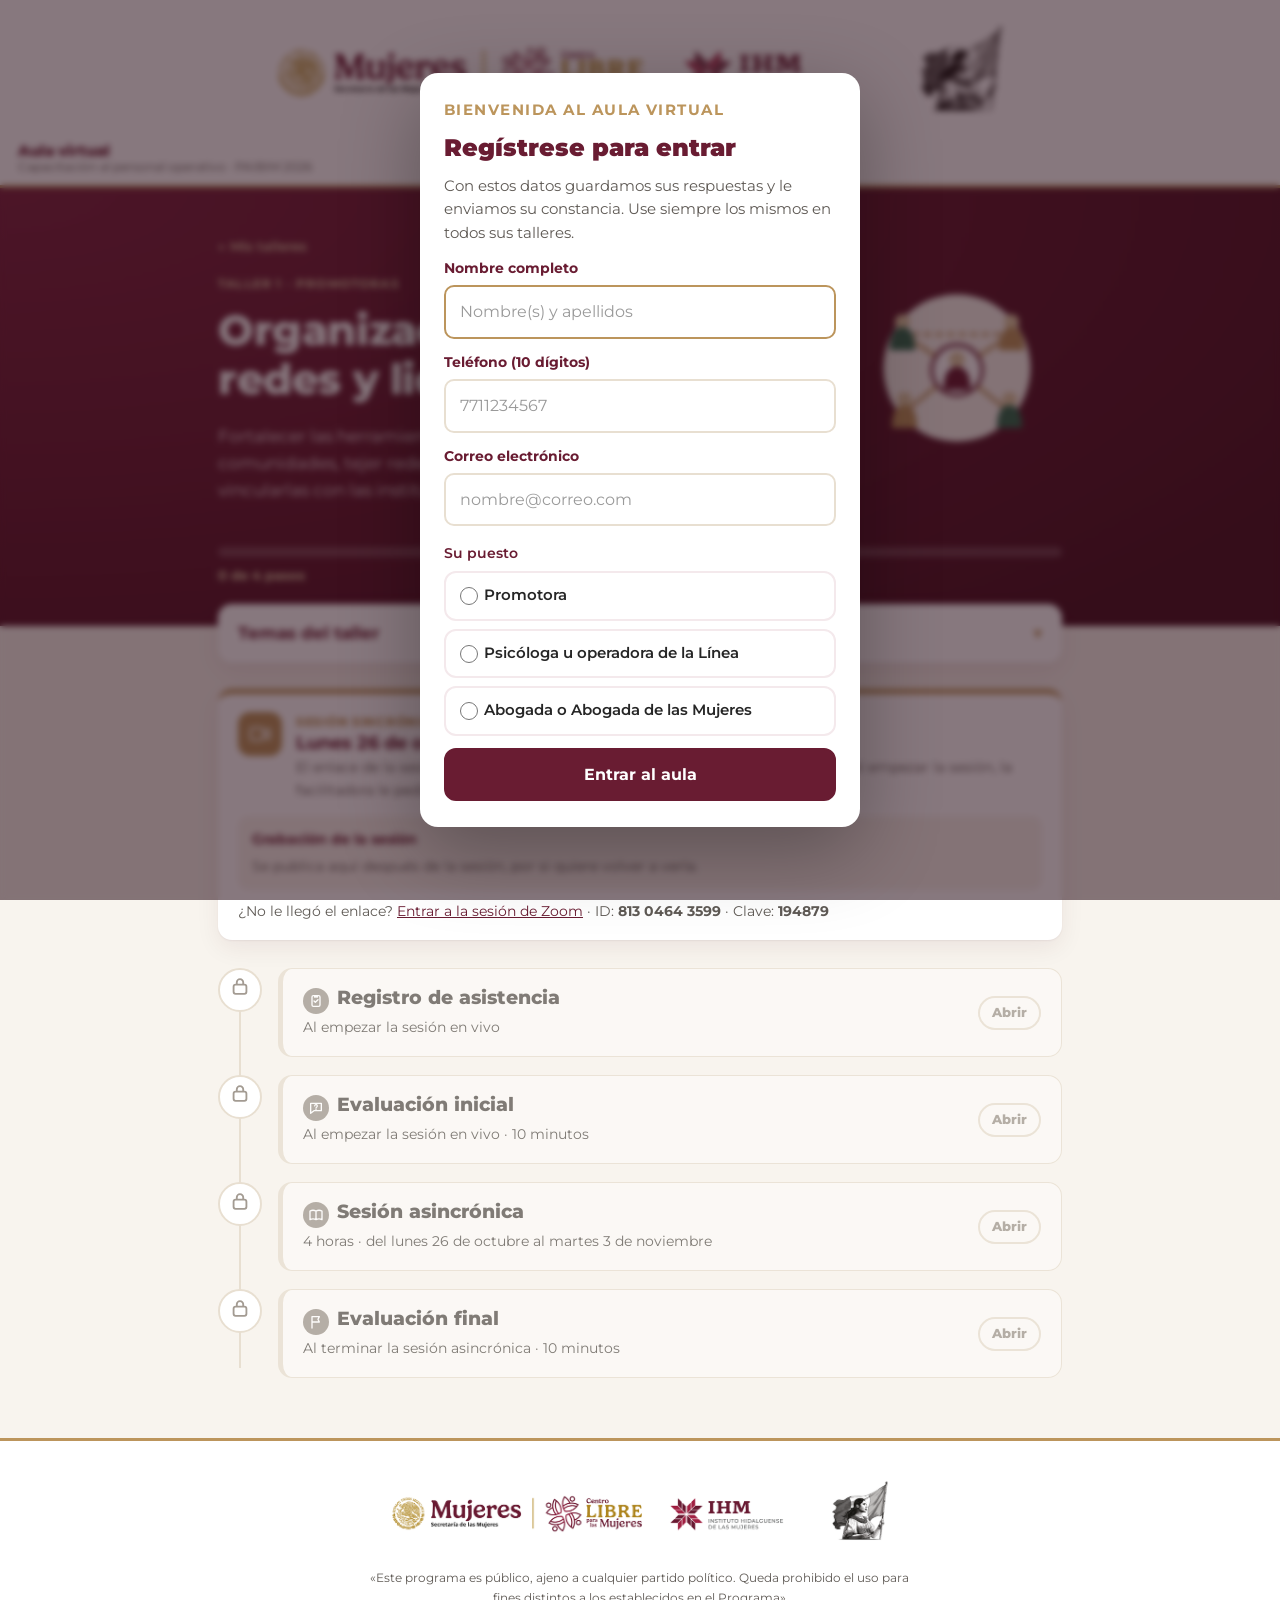
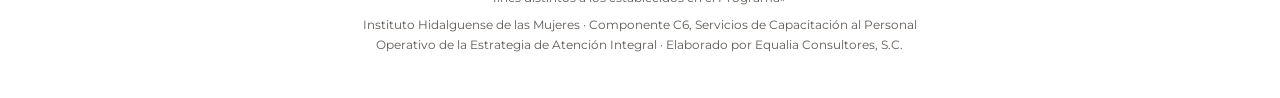
==== taller-1.html @ 2ac37cec "Aula virtual C6 · IHM PAIBIM 2026" ====
<!doctype html>
<html lang="es-MX">
<head>
<meta charset="utf-8">
<meta name="viewport" content="width=device-width, initial-scale=1">
<title>Taller 1 · Organización comunitaria, redes y liderazgo · Aula virtual C6</title>
<meta name="robots" content="noindex">
<meta name="theme-color" content="#691C32">
<link rel="preconnect" href="https://fonts.googleapis.com"><link rel="preconnect" href="https://fonts.gstatic.com" crossorigin>
<link href="https://fonts.googleapis.com/css2?family=Montserrat:wght@400;500;600;700;800;900&display=swap" rel="stylesheet">
<link rel="stylesheet" href="estilos.css">
</head>
<body>
<div class="logos"><img src="img/franja-logos.png" alt="Secretaría de las Mujeres · Centro LIBRE para las Mujeres · Instituto Hidalguense de las Mujeres" width="1100" height="176"></div>
<header class="barra">
  <a class="barra-texto" href="index.html" aria-label="Inicio del aula"><strong>Aula virtual</strong><span>Capacitación al personal operativo · PAIBIM 2026</span></a>
  <div class="yo" id="yo" hidden><span id="yo-nombre"></span><button type="button" id="yo-cambiar">Cambiar</button></div>
</header>
<main class="taller">
<section class="portada portada-taller">
  <div class="portada-interior con-ilus"><div class="portada-ilus"><svg class="ilus" viewBox="0 0 200 160" role="img" aria-hidden="true"><circle cx="100" cy="80" r="70" fill="#F8F4EE"/>
  <g stroke="#BC955C" stroke-width="3" stroke-linecap="round"><line x1="100" y1="82" x2="48" y2="48"/><line x1="100" y1="82" x2="152" y2="48"/>
  <line x1="100" y1="82" x2="50" y2="122"/><line x1="100" y1="82" x2="150" y2="122"/><line x1="48" y1="48" x2="152" y2="48" stroke-dasharray="4 7"/></g>
  <circle cx="48" cy="36" r="7.2" fill="#DDC9A3"/><path d="M36.0 63.2 q0 -22 12.0 -22 q12.0 0 12.0 22 z" fill="#2F6B4F"/><circle cx="152" cy="36" r="7.2" fill="#DDC9A3"/><path d="M140.0 63.2 q0 -22 12.0 -22 q12.0 0 12.0 22 z" fill="#BC955C"/><circle cx="50" cy="110" r="7.2" fill="#DDC9A3"/><path d="M38.0 137.2 q0 -22 12.0 -22 q12.0 0 12.0 22 z" fill="#BC955C"/><circle cx="150" cy="110" r="7.2" fill="#DDC9A3"/><path d="M138.0 137.2 q0 -22 12.0 -22 q12.0 0 12.0 22 z" fill="#2F6B4F"/>
  <circle cx="100" cy="82" r="24" fill="#FFFFFF" stroke="#691C32" stroke-width="3"/><circle cx="100" cy="72" r="7.6499999999999995" fill="#DDC9A3"/><path d="M87.25 100.9 q0 -22 12.75 -22 q12.75 0 12.75 22 z" fill="#691C32"/></svg></div><div class="portada-texto">
    <a class="migas" href="index.html">← Mis talleres</a>
    <p class="etiqueta">Taller 1 · Promotoras</p>
    <h1>Organización comunitaria, redes y liderazgo</h1>
    <p class="objetivo">Fortalecer las herramientas de las promotoras para organizar a las comunidades, tejer redes de mujeres, impulsar su liderazgo y vincularlas con las instituciones.</p>
    </div><div class="progreso" aria-label="Progreso del taller"><div class="progreso-barra"><span id="progreso-relleno"></span></div><p id="progreso-texto">0 de 4 pasos</p></div>
  </div>
</section>
<div class="envoltura">
<details class="temas-caja"><summary>Temas del taller</summary><ul class="temas"><li>Promotoría social</li><li>Organización comunitaria</li><li>Organización y fortalecimiento de redes comunitarias</li><li>Liderazgo comunitario</li><li>Gestión participativa</li><li>Vinculación institucional</li><li>Participación ciudadana</li></ul></details>
<section class="sincronica" id="vivo">
  <div class="sinc-cab"><span class="sinc-ico" aria-hidden="true"><svg viewBox="0 0 24 24"><rect x="2.5" y="6" width="13" height="12" rx="2.5" fill="none" stroke="currentColor" stroke-width="2"/><path d="M15.5 10.5l6-3.5v10l-6-3.5z" fill="none" stroke="currentColor" stroke-width="2" stroke-linejoin="round"/></svg></span><div><p class="sinc-etq">Sesión sincrónica · en vivo por Zoom</p>
  <h2>Lunes 26 de octubre, de 10:00 a 14:00 h</h2><p class="sinc-sub">El enlace de la sesión se lo harán llegar las personas responsables del proyecto. Al empezar la sesión, la facilitadora le pedirá llenar aquí los pasos 1 y 2.</p></div></div>
  <div class="grabacion-caja"><p class="grab-tit">Grabación de la sesión</p><p id="grabacion"></p></div>
  <p class="zoom-datos" id="zoom-datos"></p><p class="zoom-estado" id="zoom-estado" hidden></p>
  <a class="btn btn-zoom" id="btn-zoom" target="_blank" rel="noopener" hidden></a><a id="btn-zoom-web" hidden></a>
</section>
<ol class="recorrido"><li class="paso" id="registro" data-paso="registro" data-estado="bloqueado">
  <div class="paso-marca"><span class="paso-num">1</span><span class="paso-ok"><svg viewBox="0 0 24 24" aria-hidden="true"><path d="M5 12.5l4.2 4.2L19 7" fill="none" stroke="currentColor" stroke-width="2.6" stroke-linecap="round" stroke-linejoin="round"/></svg></span><span class="paso-candado"><svg viewBox="0 0 24 24" aria-hidden="true"><rect x="5" y="10.5" width="14" height="10" rx="2.2" fill="none" stroke="currentColor" stroke-width="2"/><path d="M8.5 10.5V8a3.5 3.5 0 017 0v2.5" fill="none" stroke="currentColor" stroke-width="2"/></svg></span></div>
  <div class="paso-cuerpo">
    <header class="paso-cab"><button type="button" class="paso-abrir" aria-expanded="false"><span class="paso-tit"><h2><span class="paso-ico"><svg class="ico-paso" viewBox="0 0 24 24" aria-hidden="true"><rect x="6" y="4" width="12" height="16" rx="2" fill="none" stroke="currentColor" stroke-width="2"/><path d="M9 4.5h6v2.5H9z" fill="currentColor"/><path d="M9 12l2 2 4-4" fill="none" stroke="currentColor" stroke-width="2" stroke-linecap="round" stroke-linejoin="round"/></svg></span>Registro de asistencia</h2><p class="paso-sub">Al empezar la sesión en vivo</p><p class="paso-estado" aria-live="polite"></p></span><span class="paso-flecha" aria-hidden="true"><span class="pf-abrir">Abrir</span><span class="pf-cerrar">Cerrar</span></span></button></header>
    <div class="paso-bloqueo"><p>Se abre el <strong>lunes 26 de octubre</strong>, día de la sesión en vivo.</p></div>
    <div class="paso-contenido"><p class="hacer"><b>Qué hacer:</b> llene o revise sus datos y pulse «Registrar mi asistencia».</p><div class="nativo" id="nf-registro"></div></div>
  </div>
</li><li class="paso" id="inicial" data-paso="inicial" data-estado="bloqueado">
  <div class="paso-marca"><span class="paso-num">2</span><span class="paso-ok"><svg viewBox="0 0 24 24" aria-hidden="true"><path d="M5 12.5l4.2 4.2L19 7" fill="none" stroke="currentColor" stroke-width="2.6" stroke-linecap="round" stroke-linejoin="round"/></svg></span><span class="paso-candado"><svg viewBox="0 0 24 24" aria-hidden="true"><rect x="5" y="10.5" width="14" height="10" rx="2.2" fill="none" stroke="currentColor" stroke-width="2"/><path d="M8.5 10.5V8a3.5 3.5 0 017 0v2.5" fill="none" stroke="currentColor" stroke-width="2"/></svg></span></div>
  <div class="paso-cuerpo">
    <header class="paso-cab"><button type="button" class="paso-abrir" aria-expanded="false"><span class="paso-tit"><h2><span class="paso-ico"><svg class="ico-paso" viewBox="0 0 24 24" aria-hidden="true"><path d="M4 5h16v11H9l-5 4z" fill="none" stroke="currentColor" stroke-width="2" stroke-linejoin="round"/><path d="M10 9a2 2 0 1 1 3 1.7c-.7.4-1 .8-1 1.6" fill="none" stroke="currentColor" stroke-width="1.8" stroke-linecap="round"/><circle cx="12" cy="14.3" r="1" fill="currentColor"/></svg></span>Evaluación inicial</h2><p class="paso-sub">Al empezar la sesión en vivo · 10 minutos</p><p class="paso-estado" aria-live="polite"></p></span><span class="paso-flecha" aria-hidden="true"><span class="pf-abrir">Abrir</span><span class="pf-cerrar">Cerrar</span></span></button></header>
    <div class="paso-bloqueo"><p>Se abre al llenar el registro de asistencia.</p></div>
    <div class="paso-contenido"><p class="hacer"><b>Qué hacer:</b> marque una respuesta en cada pregunta y pulse «Enviar». No es un examen.</p><div class="nativo" id="nf-inicial"></div></div>
  </div>
</li><li class="paso" id="asincronica" data-paso="asincronica" data-estado="bloqueado">
  <div class="paso-marca"><span class="paso-num">3</span><span class="paso-ok"><svg viewBox="0 0 24 24" aria-hidden="true"><path d="M5 12.5l4.2 4.2L19 7" fill="none" stroke="currentColor" stroke-width="2.6" stroke-linecap="round" stroke-linejoin="round"/></svg></span><span class="paso-candado"><svg viewBox="0 0 24 24" aria-hidden="true"><rect x="5" y="10.5" width="14" height="10" rx="2.2" fill="none" stroke="currentColor" stroke-width="2"/><path d="M8.5 10.5V8a3.5 3.5 0 017 0v2.5" fill="none" stroke="currentColor" stroke-width="2"/></svg></span></div>
  <div class="paso-cuerpo">
    <header class="paso-cab"><button type="button" class="paso-abrir" aria-expanded="false"><span class="paso-tit"><h2><span class="paso-ico"><svg class="ico-paso" viewBox="0 0 24 24" aria-hidden="true"><path d="M3 6c3-1.5 6-1.5 9 0v13c-3-1.5-6-1.5-9 0z M21 6c-3-1.5-6-1.5-9 0v13c3-1.5 6-1.5 9 0z" fill="none" stroke="currentColor" stroke-width="2" stroke-linejoin="round"/></svg></span>Sesión asincrónica</h2><p class="paso-sub">4 horas · del lunes 26 de octubre al martes 3 de noviembre</p><p class="paso-estado" aria-live="polite"></p></span><span class="paso-flecha" aria-hidden="true"><span class="pf-abrir">Abrir</span><span class="pf-cerrar">Cerrar</span></span></button></header>
    <div class="paso-bloqueo"><p>Se abre el <strong>lunes 26 de octubre</strong>, al terminar la sesión en vivo, si registró su asistencia y contestó la evaluación inicial. Tiene hasta el <strong>martes 3 de noviembre</strong>.</p></div>
    <div class="paso-contenido"><p class="hacer"><b>Qué hacer:</b> haga las 3 partes en orden y entregue cada una con su botón. Tiene hasta el <strong>martes 3 de noviembre</strong> a las 23:59 h.</p><p><a class="btn btn-sec" href="pdf/Cuaderno_Taller_1.pdf" target="_blank" rel="noopener">Ver o descargar todo en PDF</a></p><section class="tarjeta t-lectura"><header class="tarjeta-cab"><span class="tarjeta-num">1 de 3</span><span class="tarjeta-tipo">Lectura · 1 hora</span><h3>La promotora que teje comunidad: organización, redes y liderazgo</h3></header><p class="hacer"><b>Qué hacer:</b> pulse «Abrir la lectura» y léala, o escúchela.</p>
<details class="bloque"><summary>Abrir la lectura</summary><div class="texto" id="txt-lectura"><button type="button" class="escuchar" data-leer="#txt-lectura"><span class="esc-ico" aria-hidden="true">🔊</span><span class="esc-txt">Escuchar</span></button><h4>Ser promotora: tejer comunidad</h4>
<p>La promotora es un puente. Une a las mujeres con su comunidad, con otras mujeres y con el Centro LIBRE. Su trabajo no consiste en resolver la vida de nadie. Consiste en informar, acompañar y ayudar a que las mujeres se organicen.</p>
<p>Una promotora llega a donde están las mujeres: la escuela, el mercado, la asamblea, el centro de salud, la casa. Escucha antes de hablar. Respeta lo que cada mujer decide sobre su propia vida.</p>
<h4>Promotoría social con enfoque de derechos</h4>
<p>La promotoría social parte de una idea sencilla: todas las mujeres tienen derechos y tienen derecho a conocerlos. El marco de esos derechos está en la Constitución Política de los Estados Unidos Mexicanos, en la Ley General de Acceso de las Mujeres a una Vida Libre de Violencias, en la Ley General para la Igualdad entre Mujeres y Hombres y en la ley estatal de acceso de las mujeres a una vida libre de violencia del estado de Hidalgo.</p>
<p>Trabajar con perspectiva de género significa mirar las desigualdades entre mujeres y hombres. Por ejemplo, quién cuida a niñas, niños y personas mayores, quién decide sobre el dinero o quién puede salir de casa sin pedir permiso.</p>
<p>Trabajar con interculturalidad significa respetar las formas de vida de los pueblos nahua y hñähñu. Cuando sea posible, conviene hablar en la lengua de las mujeres o apoyarse en una persona de confianza que traduzca.</p>
<p>Trabajar con interseccionalidad significa recordar que no todas las mujeres viven lo mismo. No es igual ser joven que mayor. No es igual vivir con una discapacidad, ser indígena, vivir lejos de la cabecera o no saber leer.</p>
<h4>Organización comunitaria: de lo individual a lo colectivo</h4>
<p>Muchas mujeres viven problemas parecidos, pero cada una los enfrenta sola. Organizar es juntar esas experiencias para actuar en común. Una forma sencilla de pensar la organización tiene cinco pasos:</p>
<ol>
<li>Conocer. Saber dónde se reúnen las mujeres, qué grupos existen, qué necesitan y qué les impide participar.</li>
<li>Convocar. Invitar de manera clara, en horarios y lugares que les queden bien, y pensar en quién cuidará a las niñas y los niños.</li>
<li>Acordar. Decidir juntas qué quieren lograr y cómo.</li>
<li>Actuar. Repartir tareas y llevarlas a cabo.</li>
<li>Revisar. Ver qué funcionó, qué no y qué sigue.</li>
</ol>
<p>La promotora acompaña estos pasos. No los hace sola ni los impone.</p>
<h4>Redes comunitarias: muchos hilos sostienen mejor</h4>
<p>Una red es un conjunto de personas y grupos que se conocen, se comunican y se apoyan. En una comunidad puede haber grupos de mujeres, parteras, comités escolares, grupos de jóvenes, personal de salud, maestras y autoridades comunitarias.</p>
<p>Una red fuerte no depende de una sola persona. Si esa persona se cansa o se va, la red se cae. Por eso conviene:</p>
<ul>
<li>Reunirse de forma periódica, aunque sea poco tiempo.</li>
<li>Tener acuerdos claros sobre cómo comunicarse.</li>
<li>Cuidar la información de las mujeres: lo que se cuenta en confianza no se comparte.</li>
<li>Reconocer lo que cada integrante aporta.</li>
<li>Invitar a nuevas mujeres para que la red crezca.</li>
</ul>
<p>Las redes también sirven para cuidar a quien cuida. Las promotoras se cansan. Tener con quién hablar y repartir tareas es parte del trabajo.</p>
<h4>Liderazgo comunitario: liderar con otras</h4>
<p>En cada comunidad hay mujeres a quienes las demás escuchan. Pueden ser jóvenes o mayores. A veces no tienen un cargo, pero tienen la confianza de su gente.</p>
<p>El liderazgo que fortalece a un grupo es un liderazgo compartido. Escucha, reparte tareas, forma a otras mujeres y deja que otras tomen la palabra. Es lo contrario de una persona que decide todo sola.</p>
<p>Las mujeres que lideran enfrentan obstáculos. Tienen mucho trabajo de cuidados en casa. Reciben críticas o burlas. A veces sufren violencia por participar en la vida pública de su comunidad. La promotora puede ayudar a que tengan apoyo, compañía y tiempo para su participación.</p>
<h4>Gestión participativa: decidir juntas</h4>
<p>Gestión participativa quiere decir que las mujeres no solo asisten a las actividades. También deciden, planean, hacen y evalúan.</p>
<p>Una manera de verlo es como una escalera. En el primer escalón las mujeres reciben información. En el segundo dan su opinión. En el tercero toman decisiones. En el cuarto gestionan por su cuenta, con apoyo de la promotora.</p>
<p>Una buena pregunta para la promotora es: «¿Esto lo estoy haciendo yo o lo estamos haciendo juntas?». Cuando la promotora hace todo, el grupo depende de ella. Cuando las tareas rotan, el grupo aprende y se fortalece.</p>
<h4>Vinculación institucional: conocer y dar seguimiento</h4>
<p>Vincular es conectar a las mujeres y a sus grupos con las instituciones que pueden apoyarlas. Por ejemplo, servicios de salud, escuelas, oficinas de desarrollo social, autoridades municipales y comunitarias u organizaciones de la sociedad civil.</p>
<p>Vincular no es solo dar una dirección. Implica:</p>
<ul>
<li>Conocer a la persona enlace de cada institución.</li>
<li>Saber qué servicios ofrece y cómo se solicitan.</li>
<li>Acordar cómo se hará la canalización.</li>
<li>Dar seguimiento para saber si la mujer recibió atención.</li>
</ul>
<p>Toda canalización se hace con el consentimiento de la mujer, cuidando su información y conforme a la normativa vigente y a los protocolos del Instituto. Si hay violencia, la vinculación se hace con el equipo del Centro LIBRE.</p>
<h4>Participación ciudadana: un derecho de las mujeres</h4>
<p>La participación ciudadana es el derecho de las personas a intervenir en los asuntos públicos y en las decisiones que las afectan. Las mujeres pueden participar en asambleas, comités, reuniones con autoridades o presentando peticiones por escrito. También pueden vigilar que los servicios de su comunidad funcionen bien.</p>
<p>En muchas comunidades, las mujeres todavía tienen poca voz en los espacios de decisión. La promotora puede ayudar a cambiarlo: informar sobre el derecho a participar, preparar juntas lo que quieren decir y acompañarlas en sus primeras intervenciones.</p>
<p>En los pueblos nahua y hñähñu existen formas propias de organización. La tarea no es reemplazarlas. La tarea es respetarlas y promover que las mujeres tengan voz y voto en ellas.</p>
<h4>Para recordar</h4>
<ul>
<li>La promotora informa, acompaña y ayuda a organizar. No decide por las mujeres.</li>
<li>Organizar es conocer, convocar, acordar, actuar y revisar.</li>
<li>Una red fuerte tiene muchos hilos y no depende de una sola persona.</li>
<li>El liderazgo que sirve es el que se comparte.</li>
<li>Vincular es conocer, acordar y dar seguimiento, siempre con el consentimiento de la mujer.</li>
<li>Participar en las decisiones públicas es un derecho de las mujeres.</li>
</ul></div></details></section>
<section class="tarjeta t-act" id="t-act"><header class="tarjeta-cab"><span class="tarjeta-num">2 de 3</span><span class="tarjeta-tipo">Actividad práctica · 1 hora 30</span><h3>La red de apoyo de mi comunidad</h3><p class="tarjeta-estado" id="est-act"></p></header><p class="hacer"><b>Qué hacer:</b> abra las instrucciones, llene cada casilla y pulse «Entregar esta actividad».</p>
<details class="bloque"><summary>Abrir las instrucciones</summary><div class="texto" id="txt-act"><button type="button" class="escuchar" data-leer="#txt-act"><span class="esc-ico" aria-hidden="true">🔊</span><span class="esc-txt">Escuchar</span></button><ol>
<li>Elija una de las comunidades donde trabaja y escriba su nombre.</li>
<li>Escriba la lista de grupos, personas e instituciones que pueden apoyar a las mujeres de esa comunidad (por ejemplo: grupo de mujeres, partera, comité escolar, clínica, autoridad comunitaria). No escriba nombres de mujeres atendidas.</li>
<li>Junto a cada uno, anote si ya colabora con otros de la lista o si podría colaborar, pero todavía no lo hace.</li>
<li>Escriba cuál de esos apoyos le parece más débil o aislado, y por qué.</li>
<li>Escriba dos acciones que usted podría hacer en el próximo mes para fortalecer esa red. Piense en quién participaría y cómo tomarían las decisiones las mujeres.</li>
</ol><p class="entregable"><strong>Qué entrega:</strong> Su lista de apoyos y sus dos acciones, escritas en el cuadro de entrega de esta actividad.</p></div></details>
<div class="nativo" id="nf-act"></div></section>
<section class="tarjeta t-caso" id="t-caso"><header class="tarjeta-cab"><span class="tarjeta-num">3 de 3</span><span class="tarjeta-tipo">Caso para resolver · 1 hora</span><h3>Rosa y la reunión en la escuela</h3><p class="tarjeta-estado" id="est-caso"></p></header><p class="hacer"><b>Qué hacer:</b> abra el caso, responda cada pregunta y pulse «Entregar el caso».</p>
<details class="bloque"><summary>Abrir el caso</summary><div class="texto" id="txt-caso"><button type="button" class="escuchar" data-leer="#txt-caso"><span class="esc-ico" aria-hidden="true">🔊</span><span class="esc-txt">Escuchar</span></button><p>Rosa es promotora del Centro LIBRE en una zona de comunidades hñähñu de Hidalgo. Habla hñähñu y español. Lleva dos años visitando a las mujeres de cinco comunidades.</p>
<p>En una de ellas, varias mujeres le han contado lo mismo: el camino a la clínica es largo, no hay transporte por la tarde y, cuando una se enferma, depende de que algún vecino la lleve. Algunas también le han dicho, en voz baja, que en sus casas hay gritos y que no saben a quién acudir.</p>
<p>Rosa organizó una reunión en la escuela. Llegaron doce mujeres. Doña Petra, una señora mayor muy respetada, habló casi todo el tiempo. Propuso que Rosa fuera a la presidencia municipal a pedir el transporte. Las demás asintieron, pero casi nadie más habló. Las más jóvenes llegaron con sus hijos pequeños y se fueron antes de terminar.</p>
<p>Al salir, Teresa, una mujer joven, se acercó a Rosa. Le dijo que ella sí quería participar, pero que en la asamblea de la comunidad las mujeres casi no hablan y que su suegra no la deja salir por las tardes.</p>
<p>Rosa sabe que en la comunidad hay un comité de la escuela, una partera muy querida y un grupo de mujeres que vende artesanías. También conoce a la enfermera de la clínica. Hasta ahora, cada grupo trabaja por su lado.</p>
<p>Rosa se pregunta qué hacer. Podría ir ella sola a la presidencia municipal, como le pidió doña Petra. Sería más rápido. Pero siente que así el grupo no crecería y que todo volvería a depender de ella.</p>
<p>Además, no sabe cómo abordar lo que algunas mujeres le contaron en voz baja sobre los gritos en sus casas. No quiere exponerlas frente al grupo ni presionarlas.</p><h4>Preguntas</h4><ol><li>¿Qué riesgos tendría que Rosa vaya sola a la presidencia municipal, como le pidió doña Petra? ¿Qué podría hacer para que el grupo de mujeres participe en esa gestión?</li><li>¿Qué podría hacer Rosa en la siguiente reunión para que hablen más mujeres, incluidas las jóvenes que llegan con sus hijos pequeños?</li><li>¿Cómo podría Rosa unir en una red al comité de la escuela, a la partera, al grupo de artesanas y a la enfermera de la clínica?</li><li>¿Cómo debería actuar Rosa con lo que algunas mujeres le contaron en voz baja sobre los gritos en sus casas, sin exponerlas, respetando sus decisiones y canalizando la situación al equipo del Centro LIBRE conforme a los protocolos del Instituto?</li></ol></div></details>
<div class="nativo" id="nf-caso"></div></section></div>
  </div>
</li><li class="paso" id="final" data-paso="final" data-estado="bloqueado">
  <div class="paso-marca"><span class="paso-num">4</span><span class="paso-ok"><svg viewBox="0 0 24 24" aria-hidden="true"><path d="M5 12.5l4.2 4.2L19 7" fill="none" stroke="currentColor" stroke-width="2.6" stroke-linecap="round" stroke-linejoin="round"/></svg></span><span class="paso-candado"><svg viewBox="0 0 24 24" aria-hidden="true"><rect x="5" y="10.5" width="14" height="10" rx="2.2" fill="none" stroke="currentColor" stroke-width="2"/><path d="M8.5 10.5V8a3.5 3.5 0 017 0v2.5" fill="none" stroke="currentColor" stroke-width="2"/></svg></span></div>
  <div class="paso-cuerpo">
    <header class="paso-cab"><button type="button" class="paso-abrir" aria-expanded="false"><span class="paso-tit"><h2><span class="paso-ico"><svg class="ico-paso" viewBox="0 0 24 24" aria-hidden="true"><path d="M6 21V4M6 4h11l-2 4 2 4H6" fill="none" stroke="currentColor" stroke-width="2" stroke-linecap="round" stroke-linejoin="round"/></svg></span>Evaluación final</h2><p class="paso-sub">Al terminar la sesión asincrónica · 10 minutos</p><p class="paso-estado" aria-live="polite"></p></span><span class="paso-flecha" aria-hidden="true"><span class="pf-abrir">Abrir</span><span class="pf-cerrar">Cerrar</span></span></button></header>
    <div class="paso-bloqueo"><p>Se abre cuando haya entregado la actividad práctica y el caso.</p></div>
    <div class="paso-contenido"><p class="hacer"><b>Qué hacer:</b> marque una respuesta en cada pregunta y pulse «Enviar». Con esto termina el taller.</p><div class="nativo" id="nf-final"></div></div>
  </div>
</li></ol>
<section class="constancia" id="constancia" hidden>
  <div class="sello"><svg viewBox="0 0 24 24" aria-hidden="true"><path d="M5 12.5l4.2 4.2L19 7" fill="none" stroke="currentColor" stroke-width="2.6" stroke-linecap="round" stroke-linejoin="round"/></svg></div>
  <h2>Taller completado</h2>
  <p>Contestó la evaluación inicial, registró su asistencia, entregó la actividad y el caso, y contestó la evaluación final. <strong>Tiene derecho a su constancia de participación.</strong></p>
  <p class="nota">Su constancia se le enviará al correo que dio en su registro, cuando esté firmada.</p>
  <p class="fullet"><a class="btn" href="pdf/Lo_mas_importante_Taller_1.pdf" target="_blank" rel="noopener">Descargar «Lo más importante» del taller</a></p>
</section>
<p class="comprobando" id="comprobando" hidden>Comprobando sus respuestas…</p>
</div>
</main>
<dialog class="identidad" id="identidad">
  <form method="dialog" id="form-identidad">
    <p class="etiqueta">Bienvenida al aula virtual</p>
    <h2>Regístrese para entrar</h2>
    <p>Con estos datos guardamos sus respuestas y le enviamos su constancia. Use siempre los mismos en todos sus talleres.</p>
    <label>Nombre completo<input id="id-nombre" name="nombre" autocomplete="name" required minlength="5" placeholder="Nombre(s) y apellidos"></label>
    <label>Teléfono (10 dígitos)<input id="id-tel" name="tel" inputmode="numeric" autocomplete="tel" required pattern="[0-9]{10}" maxlength="10" placeholder="7711234567"></label>
    <label>Correo electrónico<input id="id-correo" name="correo" type="email" autocomplete="email" required placeholder="nombre@correo.com"></label>
    <fieldset class="puestos"><legend>Su puesto</legend>
      <label class="puesto-op"><input type="radio" name="puesto" value="promotoras" required><span>Promotora</span></label>
      <label class="puesto-op"><input type="radio" name="puesto" value="psicologas"><span>Psicóloga u operadora de la Línea</span></label>
      <label class="puesto-op"><input type="radio" name="puesto" value="abogadas"><span>Abogada o Abogada de las Mujeres</span></label>
    </fieldset>
    <p class="error" id="id-error" hidden>Revise los datos: nombre completo, teléfono de 10 dígitos sin espacios, un correo válido y su puesto.</p>
    <button class="btn" type="submit" value="ok">Entrar al aula</button>
  </form>
</dialog>
<footer class="pie">
  <img class="franja" src="img/franja-logos.png" alt="Secretaría de las Mujeres · Centro LIBRE para las Mujeres · Instituto Hidalguense de las Mujeres" width="550" height="88" loading="lazy">
  <p class="leyenda">«Este programa es público, ajeno a cualquier partido político. Queda prohibido el uso para fines distintos a los establecidos en el Programa»</p>
  <p class="autoria">Instituto Hidalguense de las Mujeres · Componente C6, Servicios de Capacitación al Personal Operativo de la Estrategia de Atención Integral · Elaborado por Equalia Consultores, S.C.</p>
</footer>
<script src="config.js"></script>
<script>window.TALLER = {"taller": "1", "titulo": "Organización comunitaria, redes y liderazgo", "registro_abre": "2026-10-26T06:00:00Z", "registro_cierra": "2026-10-27T05:59:00Z", "zoom_abre": "2026-10-26T15:30:00Z", "zoom_inicio": "2026-10-26T16:00:00Z", "zoom_fin": "2026-10-26T20:00:00Z", "asinc_abre": "2026-10-26T20:00:00Z", "asinc_cierra": "2026-11-04T05:59:00Z", "plantilla": "Comunidad:\n\nGrupos, personas e instituciones que pueden apoyar a las mujeres (¿ya colaboran o podrían colaborar?):\n1.\n2.\n3.\n4.\n\nEl apoyo más débil o aislado, y por qué:\n\nDos acciones para el próximo mes:\n1.\n2."};</script>
<script src="aula.js"></script>
</body>
</html>
---- estilos.css ----
/* Aula virtual C6 · identidad del IHM 2026 (guinda, dorado, Montserrat; colores medidos de su presentación institucional) */
:root {
  --guinda: #691C32; --guinda-osc: #4A1222; --guinda-suave: #F4E9EC;
  --dorado: #BC955C; --dorado-claro: #DDC9A3; --crema: #F8F4EE; --linea: #E8DFD1;
  --tinta: #262626; --gris: #5F5A55; --gris-claro: #A39B92; --blanco: #FFFFFF; --verde: #2F6B4F;
  --radio: 14px; --ancho: 880px; --sombra: 0 1px 2px rgba(74, 18, 34, .06), 0 8px 24px rgba(74, 18, 34, .07);
}
* { box-sizing: border-box; }
html { scroll-behavior: smooth; }
body { margin: 0; font-family: 'Montserrat', system-ui, sans-serif; color: var(--tinta); background: var(--crema);
       font-size: 17px; line-height: 1.6; -webkit-text-size-adjust: 100%; }
img, svg { max-width: 100%; }
a { color: var(--guinda); }
h1, h2, h3, h4 { line-height: 1.18; margin: 0 0 .45em; }
button { font: inherit; }

/* barra */
.barra { display: flex; align-items: center; gap: 14px; padding: 10px 18px; background: var(--blanco); border-bottom: 3px solid var(--dorado);
         position: sticky; top: 0; z-index: 20; }
.logos { background: var(--blanco); padding: 8px 16px 2px; }
.logos img { display: block; width: 100%; max-width: 760px; height: auto; margin: 0 auto; }
.barra-texto { text-decoration: none; }
.barra-texto { display: flex; flex-direction: column; line-height: 1.25; min-width: 0; }
.barra-texto strong { color: var(--guinda); font-weight: 800; font-size: .95rem; }
.barra-texto span { color: var(--gris); font-size: .74rem; }
.yo { margin-left: auto; display: flex; align-items: center; gap: 8px; font-size: .84rem; color: var(--guinda); font-weight: 600;
      background: var(--guinda-suave); padding: 6px 6px 6px 14px; border-radius: 999px; white-space: nowrap; }
.yo button { border: 0; background: var(--blanco); color: var(--guinda); font-weight: 600; font-size: .76rem; padding: 4px 10px; border-radius: 999px; cursor: pointer; }

/* portadas */
.portada { position: relative; overflow: hidden; color: var(--blanco);
           background: radial-gradient(120% 140% at 0% 0%, #7d2540 0%, var(--guinda) 45%, var(--guinda-osc) 100%); }
.portada::after { content: ''; position: absolute; inset: 0 -60px 0 auto; width: min(52%, 420px);
                  background: url('img/grabado-campana.png') no-repeat right center / auto 130%; opacity: .55; pointer-events: none; }
.portada-interior { position: relative; z-index: 1; max-width: var(--ancho); margin: 0 auto; padding: 44px 18px 40px; }
.portada h1 { font-size: clamp(2.3rem, 7.5vw, 3.5rem); font-weight: 900; letter-spacing: -.01em; }
.portada-taller h1 { font-size: clamp(1.75rem, 5.5vw, 2.6rem); font-weight: 800; max-width: 22em; }
.etiqueta { text-transform: uppercase; letter-spacing: .1em; font-size: .74rem; font-weight: 700; color: var(--dorado-claro); margin: 0 0 12px; }
.objetivo { max-width: 40em; color: #F5E8EC; margin: 0; }
.migas { display: inline-block; color: var(--dorado-claro); text-decoration: none; font-size: .84rem; font-weight: 600; margin-bottom: 18px; }
.migas:hover { color: var(--blanco); }
.progreso { margin-top: 26px; max-width: 520px; }
.progreso-barra { height: 10px; border-radius: 999px; background: rgba(255, 255, 255, .18); overflow: hidden; }
.progreso-barra span { display: block; height: 100%; width: 0; border-radius: 999px; background: linear-gradient(90deg, var(--dorado), var(--dorado-claro));
                       transition: width .7s cubic-bezier(.2, .8, .2, 1); }
#progreso-texto { margin: 8px 0 0; font-size: .84rem; font-weight: 700; color: var(--dorado-claro); }

.envoltura { max-width: var(--ancho); margin: 0 auto; padding: 0 18px; }

/* portada del aula */
.como { margin-top: -22px; position: relative; z-index: 2; background: var(--blanco); border-radius: var(--radio); box-shadow: var(--sombra); padding: 24px 22px; }
.como h2, .grupo h2 { font-size: 1.12rem; color: var(--guinda); font-weight: 800; }
.como p { margin: 14px 0 0; color: var(--gris); font-size: .95rem; }
.mapa { list-style: none; margin: 8px 0 0; padding: 0; display: grid; grid-template-columns: repeat(5, 1fr); gap: 8px; counter-reset: x; }
.mapa li { display: flex; flex-direction: column; align-items: center; text-align: center; gap: 6px; font-size: .76rem; font-weight: 600; color: var(--guinda); position: relative; }
.mapa li:not(:last-child)::after { content: ''; position: absolute; top: 17px; left: calc(50% + 20px); right: calc(-50% + 20px); height: 2px; background: var(--dorado-claro); }
.mapa b { width: 36px; height: 36px; border-radius: 50%; display: grid; place-items: center; background: var(--guinda-suave); color: var(--guinda); font-weight: 900; }
.mapa .meta b { background: var(--dorado); color: var(--blanco); }
.grupo { margin-top: 34px; }
.grupo h2 { padding-bottom: 8px; border-bottom: 2px solid var(--dorado); margin-bottom: 14px; }
.fila-taller { display: flex; align-items: center; gap: 16px; padding: 16px; margin-bottom: 12px; border-radius: var(--radio); text-decoration: none;
               color: var(--tinta); background: var(--blanco); box-shadow: var(--sombra); border: 1px solid transparent;
               transition: transform .18s ease, border-color .18s ease, box-shadow .18s ease; }
.fila-taller:hover, .fila-taller:focus-visible { transform: translateY(-2px); border-color: var(--dorado-claro); }
.fila-taller .n { flex: 0 0 46px; height: 46px; border-radius: 12px; background: var(--guinda); color: var(--blanco); font-weight: 900; display: grid; place-items: center; font-size: 1.2rem; }
.fila-taller.hecho .n { background: var(--verde); }
.fila-taller .t { flex: 1; min-width: 0; }
.fila-taller .t strong { display: block; color: var(--guinda); font-weight: 700; }
.fila-taller small { color: var(--gris); font-size: .8rem; }
.insignia { font-size: .72rem; font-weight: 700; color: var(--verde); background: #E6F1EB; padding: 4px 10px; border-radius: 999px; white-space: nowrap; }
.fila-taller .ir { color: var(--dorado); font-size: 1.9rem; font-weight: 300; }

/* temas */
.temas-caja { margin-top: -22px; position: relative; z-index: 2; background: var(--blanco); border-radius: var(--radio); box-shadow: var(--sombra); padding: 0 20px; }
.temas-caja summary { cursor: pointer; padding: 16px 0; font-weight: 700; color: var(--guinda); list-style: none; }
.temas-caja summary::-webkit-details-marker { display: none; }
.temas-caja summary::after { content: '▾'; float: right; color: var(--dorado); }
.temas-caja[open] summary::after { content: '▴'; }
.temas { columns: 2 250px; column-gap: 32px; padding: 0 0 16px 1.1em; margin: 0; }
.temas li { margin-bottom: 4px; break-inside: avoid; }

/* recorrido */
.recorrido { list-style: none; margin: 28px 0 0; padding: 0; position: relative; }
.recorrido::before { content: ''; position: absolute; left: 21px; top: 10px; bottom: 10px; width: 2px; background: var(--linea); }
.paso { position: relative; display: grid; grid-template-columns: 44px 1fr; gap: 16px; margin-bottom: 18px; }
.paso-marca { position: relative; z-index: 1; width: 44px; height: 44px; border-radius: 50%; display: grid; place-items: center;
              background: var(--blanco); border: 2px solid var(--linea); color: var(--gris-claro); font-weight: 900; font-size: 1.05rem;
              transition: background .3s, border-color .3s, color .3s, transform .3s; }
.paso-marca > * { grid-area: 1 / 1; display: none; }
.paso-marca svg { width: 22px; height: 22px; }
.paso-cuerpo { background: var(--blanco); border-radius: var(--radio); box-shadow: var(--sombra); padding: 18px 20px; border: 1px solid transparent;
               transition: border-color .3s, opacity .3s; }
.paso-cab h2 { font-size: 1.16rem; color: var(--guinda); font-weight: 800; margin: 0; }
.paso-sub { margin: 2px 0 0; color: var(--gris); font-size: .86rem; }
.paso-estado { margin: 0; font-size: .78rem; font-weight: 700; text-transform: uppercase; letter-spacing: .06em; }
.paso-estado:empty { display: none; }
.paso-bloqueo, .paso-contenido { margin-top: 12px; }
.paso-bloqueo p, .paso-contenido > p { margin: 0 0 12px; }
.paso-bloqueo p { color: var(--gris); font-size: .92rem; }

.paso[data-estado="bloqueado"] .paso-marca .paso-candado,
.paso[data-estado="cerrado"] .paso-marca .paso-candado { display: block; }
.paso[data-estado="bloqueado"] .paso-contenido, .paso[data-estado="cerrado"] .paso-contenido { display: none; }
.paso[data-estado="bloqueado"] .paso-cuerpo { opacity: .78; box-shadow: none; border-color: var(--linea); background: #FCFAF7; }
.paso[data-estado="bloqueado"] .paso-cab h2 { color: var(--gris); }
.paso[data-estado="disponible"] .paso-bloqueo, .paso[data-estado="hecho"] .paso-bloqueo { display: none; }
.paso[data-estado="cerrado"] .paso-bloqueo { display: none; }
.paso[data-estado="cerrado"] .paso-estado { color: var(--gris); }
.paso[data-estado="disponible"] .paso-marca { background: var(--guinda); border-color: var(--guinda); color: var(--blanco); box-shadow: 0 0 0 6px var(--guinda-suave); }
.paso[data-estado="disponible"] .paso-marca .paso-num { display: block; }
.paso[data-estado="disponible"] .paso-cuerpo { border-color: var(--dorado-claro); }
.paso[data-estado="disponible"] .paso-estado { color: var(--dorado); }
.paso[data-estado="hecho"] .paso-marca { background: var(--verde); border-color: var(--verde); color: var(--blanco); }
.paso[data-estado="hecho"] .paso-marca .paso-ok { display: block; }
.paso[data-estado="hecho"] .paso-estado { color: var(--verde); }
/* lo ya hecho se pliega: nadie vuelve a enviar lo que ya contestó (la lectura sigue a mano para consultarla) */
.paso[data-estado="hecho"]:not(#asincronica) .paso-contenido { display: none; }
.paso#asincronica[data-estado="hecho"] .entrega, .paso#asincronica[data-estado="hecho"] .aviso { display: none; }
.paso[data-estado="hecho"] .paso-cuerpo { padding-top: 14px; padding-bottom: 14px; }
.paso.recien .paso-cuerpo { animation: aparecer .6s ease both; }
.paso.logrado .paso-marca { animation: latido .6s ease; }
@keyframes aparecer { from { transform: translateY(8px); opacity: .4; } to { transform: none; opacity: 1; } }
@keyframes latido { 40% { transform: scale(1.18); } }

/* botones */
.btn { display: inline-flex; align-items: center; justify-content: center; min-height: 50px; padding: 12px 22px; border-radius: 12px;
       background: var(--guinda); color: var(--blanco); font-weight: 700; text-decoration: none; text-align: center; font-size: .98rem;
       border: 2px solid var(--guinda); cursor: pointer; transition: background .15s, border-color .15s, transform .15s; }
.btn:hover, .btn:focus-visible { background: var(--guinda-osc); border-color: var(--guinda-osc); }
.btn:active { transform: translateY(1px); }
.btn-sec { background: var(--blanco); color: var(--guinda); border-color: var(--dorado); }
.btn-sec:hover, .btn-sec:focus-visible { background: var(--crema); color: var(--guinda); border-color: var(--guinda); }
.btn.pendiente { background: #EEE8E1; color: #8F867C; border-color: #E4DCD1; cursor: not-allowed; }
.enlace-comprobar { display: inline-block; margin: 0 0 0 14px; background: none; border: 0; color: var(--guinda); text-decoration: underline;
                    font-weight: 600; font-size: .86rem; cursor: pointer; padding: 8px 0; }
.paso[data-estado="hecho"] .enlace-comprobar { display: none; }
:focus-visible { outline: 3px solid var(--dorado); outline-offset: 2px; }
.nota { color: var(--gris); font-size: .86rem; margin: 10px 0 0; }
.aviso { background: var(--crema); border-left: 4px solid var(--dorado); padding: 12px 16px; border-radius: 0 10px 10px 0; font-size: .95rem; }

/* zoom */
.zoom { background: var(--crema); border-radius: 12px; padding: 16px; }
.zoom-estado { margin: 0 0 12px; font-weight: 600; color: var(--guinda); }
.zoom-botones { display: flex; flex-wrap: wrap; gap: 10px; }

/* sesión asincrónica */
.bloque { border: 1px solid var(--linea); border-radius: 12px; margin: 12px 0; background: var(--blanco); overflow: hidden; }
.bloque summary { cursor: pointer; list-style: none; padding: 14px 46px 14px 16px; font-weight: 700; color: var(--guinda); position: relative; }
.bloque summary::-webkit-details-marker { display: none; }
.bloque summary::after { content: '+'; position: absolute; right: 16px; top: 50%; transform: translateY(-50%); font-size: 1.6rem; font-weight: 400; color: var(--dorado); }
.bloque[open] summary::after { content: '−'; }
.bloque summary span { display: block; font-size: .72rem; text-transform: uppercase; letter-spacing: .08em; color: var(--dorado); font-weight: 700; margin-bottom: 2px; }
.bloque[open] summary { border-bottom: 1px solid var(--linea); background: var(--crema); }
.texto { padding: 4px 18px 18px; max-width: 42em; }
.texto h4 { color: var(--guinda); font-size: 1.02rem; margin: 1.3em 0 .4em; }
.texto p, .texto li { margin: 0 0 .7em; }
.texto ol, .texto ul { padding-left: 1.3em; }
.entregable { background: var(--crema); padding: 10px 14px; border-radius: 8px; }
.entrega { margin-top: 18px; padding: 16px; border: 2px dashed var(--dorado-claro); border-radius: 12px; }
.entrega p { margin: 0 0 12px; }

/* constancia */
.constancia { margin: 10px 0 0; text-align: center; background: var(--blanco); border-radius: var(--radio); box-shadow: var(--sombra);
              padding: 32px 22px; border-top: 6px solid var(--dorado); animation: aparecer .7s ease both; }
.constancia h2 { color: var(--guinda); font-size: 1.6rem; font-weight: 900; }
.constancia p { max-width: 34em; margin: 0 auto 10px; }
.sello { width: 74px; height: 74px; margin: 0 auto 14px; border-radius: 50%; background: var(--verde); color: var(--blanco); display: grid; place-items: center;
         box-shadow: 0 0 0 8px #E6F1EB; }
.sello svg { width: 38px; height: 38px; }
.comprobando { text-align: center; color: var(--gris); font-size: .84rem; }

/* identidad */
.identidad { border: 0; border-radius: 18px; padding: 0; width: min(440px, calc(100% - 32px)); box-shadow: 0 24px 80px rgba(0, 0, 0, .3); }
.identidad::backdrop { background: rgba(38, 10, 20, .55); backdrop-filter: blur(3px); }
.identidad form { padding: 26px 24px; display: flex; flex-direction: column; gap: 12px; }
.identidad h2 { color: var(--guinda); font-size: 1.5rem; font-weight: 900; margin: 0; }
.identidad p { margin: 0; color: var(--gris); font-size: .92rem; }
.identidad .etiqueta { color: var(--dorado); margin: 0; }
.identidad label { display: flex; flex-direction: column; gap: 6px; font-size: .86rem; font-weight: 700; color: var(--guinda); }
.identidad input { font: inherit; font-size: 1rem; padding: 12px 14px; border: 2px solid var(--linea); border-radius: 10px; color: var(--tinta); }
.identidad input:focus { outline: none; border-color: var(--dorado); }
.identidad .error { color: #9B1C1C; font-weight: 600; }

/* pie */
.pie { margin-top: 60px; padding: 28px 18px 36px; background: var(--blanco); border-top: 3px solid var(--dorado); text-align: center; }
.pie .franja { width: 100%; max-width: 520px; display: block; margin: 0 auto 16px; height: auto; }
.leyenda, .autoria { max-width: 46em; margin: 0 auto 8px; font-size: .76rem; color: var(--gris); }

@media (max-width: 620px) {
  body { font-size: 16px; }
  .barra { padding: 8px 14px; gap: 10px; }
  .logos { padding: 6px 10px 0; }
  .barra-texto span { display: none; }
  .portada::after { width: 58%; opacity: .35; }
  .portada-interior { padding: 32px 16px 40px; }
  .mapa { grid-template-columns: repeat(3, 1fr); row-gap: 16px; }
  .mapa li:nth-child(3)::after { display: none; }
  .paso { grid-template-columns: 36px 1fr; gap: 12px; }
  .paso-marca { width: 36px; height: 36px; font-size: .95rem; }
  .recorrido::before { left: 17px; }
  .paso-cuerpo { padding: 16px; }
  .btn { width: 100%; }
  .enlace-comprobar { margin: 4px 0 0; }
}
@media (prefers-reduced-motion: reduce) { html { scroll-behavior: auto; } *, *::before, *::after { transition: none !important; animation: none !important; } }

/* portada por puesto */
.elige, .grupo[data-puesto] { margin-top: -22px; position: relative; z-index: 2; background: var(--blanco); border-radius: var(--radio); box-shadow: var(--sombra); padding: 24px 22px; }
.grupo[data-puesto] h2 { border-bottom: 0; padding-bottom: 0; margin-bottom: 4px; }
.grupo-nota { margin: 0 0 16px; color: var(--gris); font-size: .92rem; }
.elige h2 { font-size: 1.25rem; color: var(--guinda); font-weight: 800; margin: 0; }
.elige p { margin: 6px 0 16px; color: var(--gris); }
.opciones { display: grid; gap: 12px; }
.opcion-puesto { display: flex; flex-direction: column; align-items: flex-start; gap: 2px; text-align: left; padding: 16px 18px; border-radius: var(--radio);
                 border: 2px solid var(--guinda-suave); background: var(--blanco); cursor: pointer; font: inherit; transition: border-color .15s, transform .15s; }
.opcion-puesto strong { color: var(--guinda); font-size: 1.05rem; }
.opcion-puesto span { color: var(--gris); font-size: .85rem; }
.opcion-puesto:hover, .opcion-puesto:focus-visible { border-color: var(--dorado); transform: translateY(-2px); }
.fila-taller.siguiente { border-color: var(--dorado); box-shadow: 0 0 0 3px var(--guinda-suave); }
.sig { display: inline-block; font-size: .7rem; font-weight: 800; letter-spacing: .04em; text-transform: uppercase; color: var(--blanco);
       background: var(--dorado); padding: 2px 8px; border-radius: 999px; margin-bottom: 4px; }
.cambiar-puesto { margin: 6px 0 0; text-align: right; }
.cambiar-puesto button { border: 0; background: none; color: var(--gris); font: inherit; font-size: .82rem; text-decoration: underline; cursor: pointer; }
.como { margin-top: 28px; }

[hidden] { display: none !important; }

/* puesto en el registro */
.puestos { border: 0; padding: 0; margin: 4px 0 0; display: grid; gap: 8px; }
.puestos legend { font-weight: 600; font-size: .9rem; color: var(--guinda); margin-bottom: 6px; padding: 0; }
.puesto-op { display: flex !important; align-items: center; gap: 10px; padding: 11px 14px; border: 2px solid var(--guinda-suave); border-radius: 12px; cursor: pointer; font-weight: 500; }
.puesto-op input { width: auto !important; margin: 0; accent-color: var(--guinda); }
.puesto-op:has(input:checked) { border-color: var(--guinda); background: var(--guinda-suave); }
.puesto-op input { padding: 0 !important; border: 0; width: 18px !important; height: 18px; flex: 0 0 18px; }
.puesto-op span { color: var(--tinta); font-weight: 600; font-size: .92rem; }
.identidad .puesto-op { flex-direction: row; text-align: left; }
.identidad input::placeholder { color: #9a9a9a; font-weight: 400; }
.aviso-revision { margin: 0; padding: 8px 16px; background: #BC955C; color: #fff; font-weight: 700; font-size: .85rem; text-align: center; }

/* panel de seguimiento */
.panel-main { padding-top: 26px; padding-bottom: 40px; max-width: 1180px; }
.panel-cab h1 { color: var(--guinda); font-size: 1.6rem; font-weight: 900; margin: 4px 0 6px; }
.etiqueta-oscura { color: var(--dorado); font-weight: 800; font-size: .78rem; letter-spacing: .06em; text-transform: uppercase; margin: 0; }
.nota { color: var(--gris); font-size: .88rem; margin: 0 0 14px; }
.panel-clave { display: flex; gap: 10px; align-items: flex-end; flex-wrap: wrap; margin: 18px 0; }
.panel-clave label { display: flex; flex-direction: column; gap: 6px; font-weight: 700; color: var(--guinda); font-size: .88rem; }
.panel-clave input { font: inherit; padding: 10px 12px; border: 2px solid var(--linea); border-radius: 10px; }
.pestanas { display: flex; gap: 8px; flex-wrap: wrap; margin: 10px 0 18px; }
.pest { border: 2px solid var(--guinda-suave); background: var(--blanco); color: var(--guinda); font: inherit; font-weight: 700; padding: 8px 14px; border-radius: 999px; cursor: pointer; }
.pest.activa { background: var(--guinda); color: var(--blanco); border-color: var(--guinda); }
.panel-taller h2 { color: var(--guinda); font-size: 1.15rem; margin: 0 0 2px; }
.cifras { display: flex; flex-wrap: wrap; gap: 10px; margin: 6px 0 16px; }
.cifras span { background: var(--blanco); border: 1px solid var(--linea); border-radius: 10px; padding: 8px 12px; font-size: .85rem; color: var(--gris); }
.cifras b { color: var(--guinda); font-size: 1.1rem; margin-right: 4px; }
.cifras .dest { border-color: var(--dorado); }
.tabla-envoltura { overflow-x: auto; background: var(--blanco); border-radius: var(--radio); box-shadow: var(--sombra); }
.tabla-panel { width: 100%; border-collapse: collapse; font-size: .84rem; }
.tabla-panel th { background: var(--guinda); color: var(--blanco); text-align: left; padding: 10px; font-weight: 700; white-space: nowrap; }
.tabla-panel td { padding: 9px 10px; border-bottom: 1px solid var(--linea); vertical-align: top; }
.tabla-panel td.ok { color: var(--tinta); white-space: nowrap; }
.tabla-panel td.no { color: #b8b8b8; text-align: center; }
.tabla-panel tr.sin-reg td { background: #FBF6EE; }
.tabla-panel .vacio { text-align: center; color: var(--gris); padding: 24px; }
.est-ok { color: var(--verde); font-weight: 700; } .est-pend { color: var(--dorado); font-weight: 700; }
.panel-acciones { margin-top: 16px; }
@media print { .pestanas, .panel-acciones, .panel-clave, .barra .yo { display: none !important; } .tabla-envoltura { box-shadow: none; } body { background: #fff; } }

/* formularios dentro del aula */
.fnativo { margin-top: 14px; display: grid; gap: 14px; }
.campo { display: grid; gap: 6px; }
.campo-etq { margin: 0; font-weight: 700; color: var(--tinta); font-size: .95rem; }
.campo-etq small { font-weight: 400; color: var(--gris); }
.campo-ayuda { margin: 0; color: var(--gris); font-size: .8rem; }
.fnativo input:not([type=radio]), .fnativo select, .fnativo textarea { font: inherit; font-size: 1rem; padding: 11px 13px; border: 2px solid var(--linea); border-radius: 10px; background: var(--blanco); color: var(--tinta); width: 100%; box-sizing: border-box; }
.fnativo textarea { resize: vertical; line-height: 1.5; }
.fnativo input:focus, .fnativo select:focus, .fnativo textarea:focus { outline: none; border-color: var(--dorado); }
.op-grupo { display: grid; gap: 8px; }
.op { display: flex; align-items: flex-start; gap: 10px; padding: 10px 13px; border: 2px solid var(--linea); border-radius: 10px; cursor: pointer; background: var(--blanco); }
.op input { margin: 3px 0 0; accent-color: var(--guinda); width: 18px; height: 18px; flex: 0 0 18px; }
.op:has(input:checked) { border-color: var(--guinda); background: var(--guinda-suave); }
.quien { margin: 0; font-size: .85rem; color: var(--gris); }
.resumen { margin: 0; background: var(--crema); border-radius: 10px; padding: 10px 13px; font-size: .9rem; }
.enlace { border: 0; background: none; color: var(--guinda); text-decoration: underline; font: inherit; cursor: pointer; padding: 0; }
.form-aviso { margin: 0; font-weight: 600; font-size: .9rem; }
.form-aviso.error { color: #A3261B; }
.fnativo .btn { justify-self: start; font-size: 1.02rem; padding: 14px 24px; }
.fnativo .btn:disabled { opacity: .6; cursor: wait; }
.enviado { display: flex; align-items: center; gap: 10px; margin: 14px 0 0; padding: 12px 14px; border-radius: 10px; background: #E6F1EB; color: var(--verde); font-weight: 700; }
.enviado svg { width: 22px; height: 22px; flex: 0 0 22px; }
.toast { position: fixed; left: 50%; bottom: 22px; transform: translate(-50%, 140%); background: var(--guinda); color: #fff; padding: 12px 20px; border-radius: 999px; font-weight: 700; box-shadow: 0 8px 24px rgba(0,0,0,.25); transition: transform .3s ease; z-index: 50; max-width: calc(100% - 32px); text-align: center; }
.toast.ver { transform: translate(-50%, 0); }
/* tarjetas de la sesión asincrónica */
.tarjeta { border: 2px solid var(--linea); border-radius: 14px; padding: 16px; margin: 18px 0; background: var(--blanco); }
.tarjeta-cab { display: grid; gap: 2px; margin-bottom: 10px; }
.tarjeta-num { justify-self: start; background: var(--guinda); color: #fff; font-weight: 800; font-size: .75rem; padding: 3px 10px; border-radius: 999px; }
.tarjeta-tipo { color: var(--dorado); font-weight: 800; font-size: .75rem; letter-spacing: .06em; text-transform: uppercase; margin-top: 6px; }
.tarjeta h3 { margin: 0; color: var(--guinda); font-size: 1.12rem; }
.tarjeta-estado { margin: 4px 0 0; font-size: .82rem; font-weight: 700; color: var(--dorado); }
.tarjeta-estado.ok { color: var(--verde); }
.tarjeta .bloque { margin: 8px 0 0; }
.op-grupo.corto { grid-template-columns: repeat(auto-fill, minmax(96px, 1fr)); }
.zoom-datos { margin: 10px 0 0; font-size: .86rem; color: var(--gris); word-break: break-word; }
.zoom-datos a { color: var(--guinda); }

.escuchar { display: inline-flex; align-items: center; gap: 8px; margin: 0 0 12px; padding: 8px 16px; border-radius: 999px; border: 2px solid var(--guinda); background: var(--blanco); color: var(--guinda); font: inherit; font-weight: 700; font-size: .9rem; cursor: pointer; }
.escuchar.activo { background: var(--guinda); color: #fff; }
.escuchar .esc-ico { font-size: 1.05rem; }
.hacer { margin: 0 0 12px; padding: 10px 14px; border-left: 4px solid var(--dorado); background: var(--crema); border-radius: 0 10px 10px 0; font-size: .95rem; }
.hacer b { color: var(--guinda); }
audio.audio-bloque { display: block; width: 100%; margin: 0 0 14px; }
audio.audio-bloque[hidden] { display: none; }

/* sesión sincrónica (aparte, no es un paso) */
.sincronica { margin: 26px 0 0; background: var(--blanco); border-radius: var(--radio); box-shadow: var(--sombra); padding: 18px 20px; border-top: 5px solid var(--dorado); }
.sinc-cab { display: flex; gap: 14px; align-items: flex-start; }
.sinc-ico { flex: 0 0 44px; height: 44px; border-radius: 12px; background: var(--dorado); color: #fff; display: grid; place-items: center; }
.sinc-ico svg { width: 24px; height: 24px; }
.sinc-etq { margin: 0; color: var(--dorado); font-weight: 800; font-size: .75rem; letter-spacing: .06em; text-transform: uppercase; }
.sincronica h2 { margin: 2px 0 2px; color: var(--guinda); font-size: 1.1rem; }
.sinc-sub { margin: 0; color: var(--gris); font-size: .9rem; }
.grabacion-caja { margin: 14px 0 0; padding: 12px 14px; background: var(--crema); border-radius: 10px; }
.grab-tit { margin: 0 0 4px; font-weight: 700; color: var(--guinda); font-size: .9rem; }
#grabacion { margin: 0; color: var(--gris); font-size: .9rem; }
.sincronica .zoom-datos { margin: 10px 0 0; }
/* pasos plegables */
.paso-cab { margin: 0; }
.paso-abrir { display: flex; width: 100%; align-items: center; gap: 12px; border: 0; background: none; padding: 0; text-align: left; cursor: pointer; color: inherit; }
.paso-tit { flex: 1; min-width: 0; }
.paso-flecha { flex: 0 0 auto; font-size: .8rem; font-weight: 800; color: var(--c, var(--guinda)); border: 2px solid var(--c, var(--guinda)); border-radius: 999px; padding: 5px 12px; }
.paso-flecha .pf-cerrar { display: none; }
.paso.abierto .paso-flecha .pf-abrir { display: none; }
.paso.abierto .paso-flecha .pf-cerrar { display: inline; }
.paso:not(.abierto) .paso-contenido, .paso:not(.abierto) .paso-bloqueo { display: none !important; }
.paso.abierto[data-estado="hecho"] .paso-contenido { display: block !important; }
/* un color por paso, dentro de la paleta */
#registro { --c: #691C32; } #inicial { --c: #9A6B2F; } #asincronica { --c: #2F6B4F; } #final { --c: #4A1222; }
.paso .paso-cuerpo { border-left: 5px solid var(--c); }
.paso[data-estado="disponible"] .paso-marca { background: var(--c); border-color: var(--c); box-shadow: 0 0 0 6px color-mix(in srgb, var(--c) 14%, transparent); }
.paso .paso-cab h2 { color: var(--c); }
.paso[data-estado="bloqueado"] .paso-flecha { color: var(--gris-claro); border-color: var(--linea); }
/* tarjetas de la sesión asincrónica, cada una con su color */
.t-lectura { --t: #BC955C; } .t-act { --t: #691C32; } .t-caso { --t: #2F6B4F; }
.tarjeta { border: 2px solid color-mix(in srgb, var(--t) 30%, #fff); border-top: 6px solid var(--t); }
.tarjeta .tarjeta-num { background: var(--t); }
.tarjeta .tarjeta-tipo { color: var(--t); }
.tarjeta .bloque summary { background: color-mix(in srgb, var(--t) 10%, #fff); color: var(--t); border-radius: 10px; }
.tarjeta .bloque[open] summary { border-radius: 10px 10px 0 0; }
.tarjeta .bloque summary::after { color: var(--t); }

/* ilustraciones */
.portada-interior.con-ilus { display: grid; grid-template-columns: 1fr 210px; gap: 24px; align-items: center; }
.portada-interior.con-ilus .portada-texto { grid-column: 1; grid-row: 1; min-width: 0; }
.portada-ilus { grid-column: 2; grid-row: 1; }
.portada-ilus .ilus { width: 210px; height: auto; display: block; }
.portada-taller::after { display: none; }
.fila-ilus { flex: 0 0 62px; } .fila-ilus .ilus-mini { width: 62px; height: auto; display: block; }
.paso-ico { display: inline-grid; place-items: center; width: 26px; height: 26px; border-radius: 50%; background: var(--c); color: #fff; margin-right: 8px; vertical-align: -5px; }
.paso-ico .ico-paso { width: 16px; height: 16px; }
.paso[data-estado="bloqueado"] .paso-ico { background: var(--gris-claro); }
.fullet { margin: 16px 0 0; }
@media (max-width: 620px) {
  .portada-interior.con-ilus { grid-template-columns: 1fr; gap: 6px; }
  .portada-ilus { grid-column: 1; grid-row: 1; justify-self: center; }
  .portada-ilus .ilus { width: 140px; }
  .portada-interior.con-ilus .portada-texto { grid-row: 2; }
  .fila-ilus { flex-basis: 48px; } .fila-ilus .ilus-mini { width: 48px; }
}
@media (max-width: 620px) { .fila-ilus { display: none; } }

/* barra de progreso a todo el ancho de la cabecera */
.portada-interior.con-ilus .progreso { grid-column: 1 / -1; grid-row: 2; max-width: none; margin-top: 18px; }
@media (max-width: 620px) { .portada-interior.con-ilus .progreso { grid-row: 3; } }
/* actividad por casillas */
.ap .ap-linea, .ap .ap-par { display: flex; align-items: center; gap: 8px; margin: 0 0 8px; }
.ap .ap-num { flex: 0 0 26px; height: 26px; border-radius: 50%; background: var(--guinda-suave); color: var(--guinda); font-weight: 800; font-size: .85rem; display: grid; place-items: center; }
.ap .ap-linea input { flex: 1; }
.ap .ap-par input { flex: 1; min-width: 0; }
.ap .ap-flecha { color: var(--dorado); font-weight: 800; }
.ap-bloque { margin: 6px 0 0; font-weight: 800; color: var(--guinda); font-size: 1rem; border-bottom: 2px solid var(--dorado-claro); padding-bottom: 4px; }
@media (max-width: 620px) { .ap .ap-par { flex-wrap: wrap; } .ap .ap-par input { flex: 1 1 calc(100% - 40px); } .ap .ap-flecha { display: none; } }
@media (max-width: 620px) {
  .mapa { grid-template-columns: 1fr; row-gap: 14px; }
  .mapa li { flex-direction: row; text-align: left; gap: 12px; font-size: .9rem; }
  .mapa li:not(:last-child)::after, .mapa li:nth-child(3)::after { display: block; content: ''; position: absolute; left: 17px; right: auto; top: 36px; width: 2px; height: 14px; background: var(--dorado-claro); }
  .mapa b { flex: 0 0 36px; }
}

/* otros talleres (de otros perfiles): opcionales, plegados, por debajo de los suyos */
.otros { margin-top: 18px; background: var(--blanco); border-radius: var(--radio); box-shadow: var(--sombra); padding: 4px 22px; }
.otros > summary { cursor: pointer; list-style: none; padding: 16px 0; font-weight: 700; color: var(--guinda); display: flex; align-items: center; justify-content: space-between; }
.otros > summary::-webkit-details-marker { display: none; }
.otros > summary::after { content: '+'; font-size: 1.3rem; font-weight: 400; color: var(--dorado); }
.otros[open] > summary::after { content: '−'; }
.otros-aviso { margin: 0 0 6px; padding: 12px 14px; border-radius: 10px; background: var(--crema); border-left: 4px solid var(--dorado); color: var(--guinda); font-size: .92rem; }
.otros-nota { margin: 0 0 14px; color: var(--gris); font-size: .9rem; }
.otros h3 { margin: 18px 0 10px; font-size: .95rem; color: var(--gris); font-weight: 700; }
.otros[open] { padding-bottom: 10px; }
.otros:not([hidden]) + .como { margin-top: 18px; }
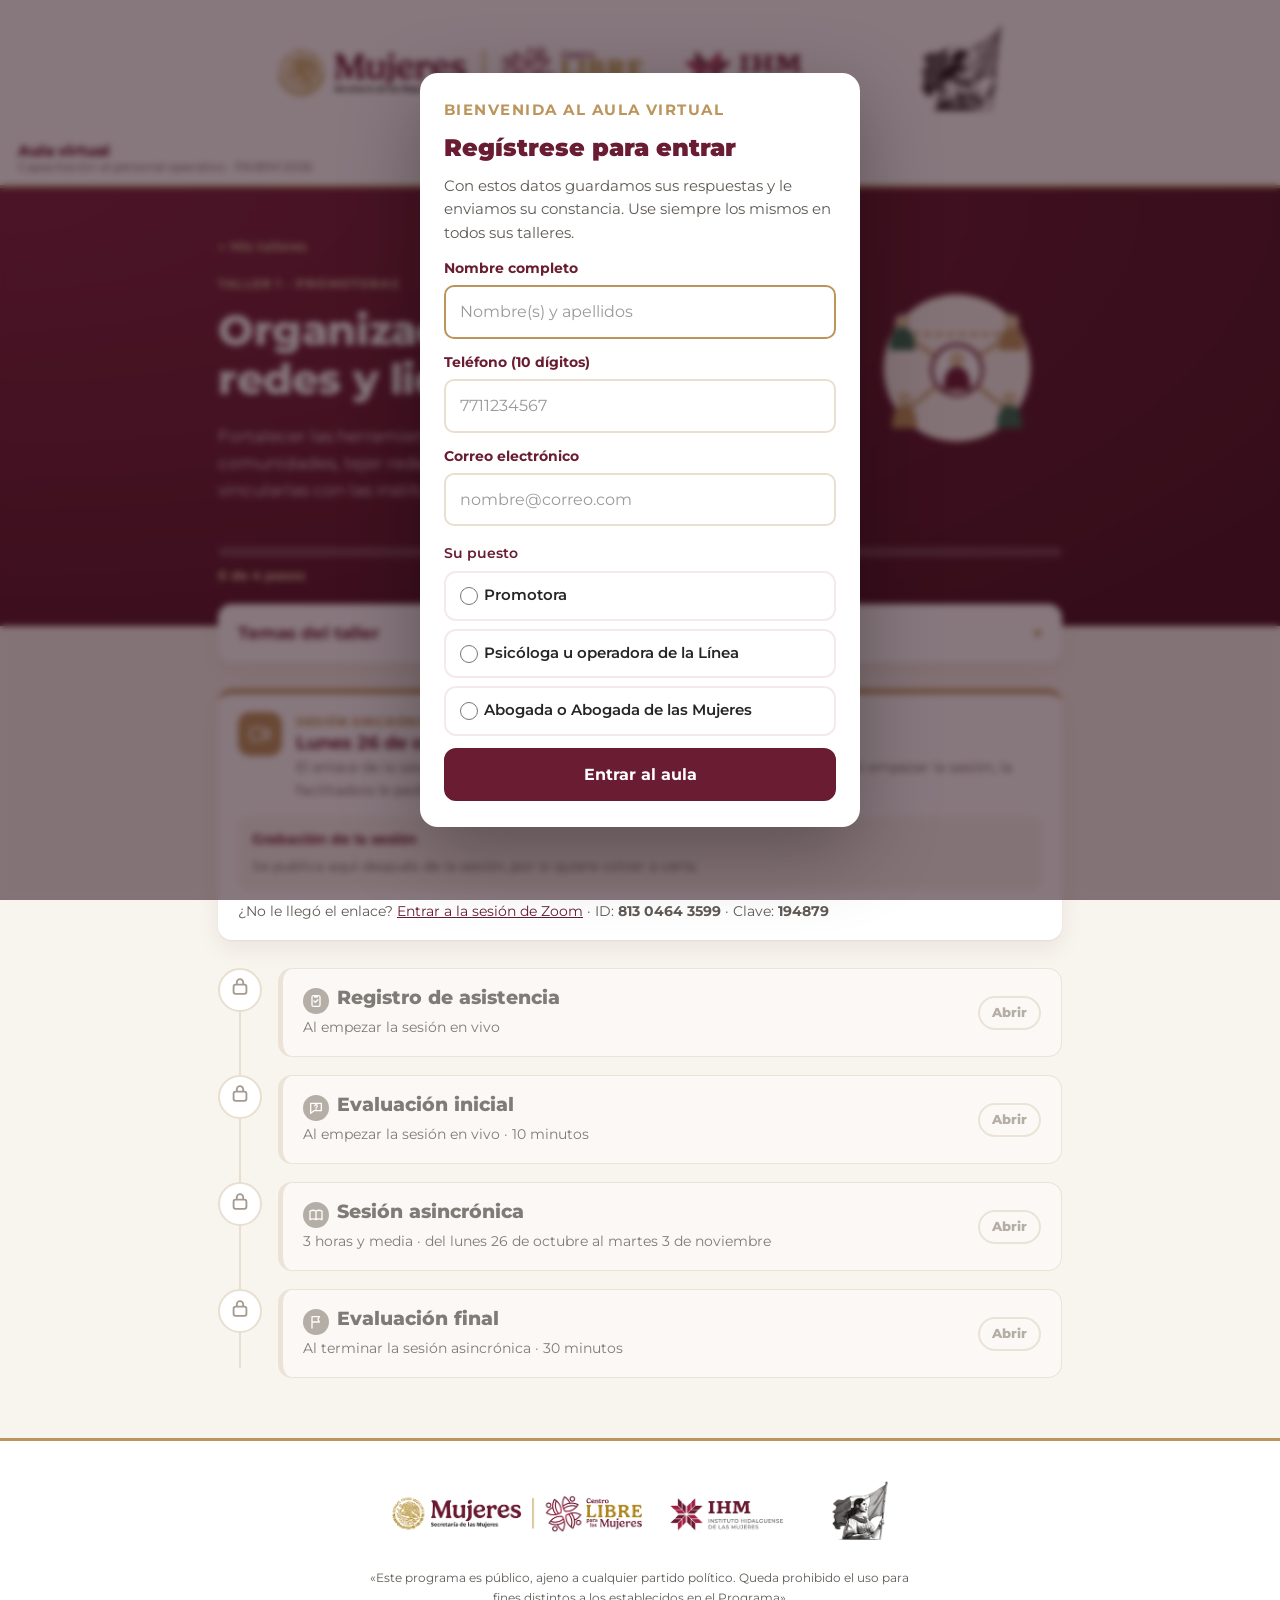
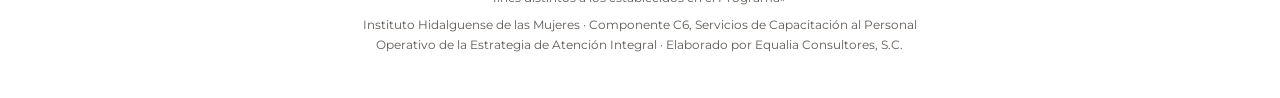
==== commit a6767c81: "Auditoría 22-oct: evaluación final 30 min, botones exactos, sala de Zoom 15 min antes" ====
--- a/taller-1.html
+++ b/taller-1.html
@@ -51,12 +51,12 @@
   <div class="paso-cuerpo">
     <header class="paso-cab"><button type="button" class="paso-abrir" aria-expanded="false"><span class="paso-tit"><h2><span class="paso-ico"><svg class="ico-paso" viewBox="0 0 24 24" aria-hidden="true"><path d="M4 5h16v11H9l-5 4z" fill="none" stroke="currentColor" stroke-width="2" stroke-linejoin="round"/><path d="M10 9a2 2 0 1 1 3 1.7c-.7.4-1 .8-1 1.6" fill="none" stroke="currentColor" stroke-width="1.8" stroke-linecap="round"/><circle cx="12" cy="14.3" r="1" fill="currentColor"/></svg></span>Evaluación inicial</h2><p class="paso-sub">Al empezar la sesión en vivo · 10 minutos</p><p class="paso-estado" aria-live="polite"></p></span><span class="paso-flecha" aria-hidden="true"><span class="pf-abrir">Abrir</span><span class="pf-cerrar">Cerrar</span></span></button></header>
     <div class="paso-bloqueo"><p>Se abre al llenar el registro de asistencia.</p></div>
-    <div class="paso-contenido"><p class="hacer"><b>Qué hacer:</b> marque una respuesta en cada pregunta y pulse «Enviar». No es un examen.</p><div class="nativo" id="nf-inicial"></div></div>
+    <div class="paso-contenido"><p class="hacer"><b>Qué hacer:</b> marque una respuesta en cada pregunta y pulse «Enviar la evaluación inicial». No es un examen.</p><div class="nativo" id="nf-inicial"></div></div>
   </div>
 </li><li class="paso" id="asincronica" data-paso="asincronica" data-estado="bloqueado">
   <div class="paso-marca"><span class="paso-num">3</span><span class="paso-ok"><svg viewBox="0 0 24 24" aria-hidden="true"><path d="M5 12.5l4.2 4.2L19 7" fill="none" stroke="currentColor" stroke-width="2.6" stroke-linecap="round" stroke-linejoin="round"/></svg></span><span class="paso-candado"><svg viewBox="0 0 24 24" aria-hidden="true"><rect x="5" y="10.5" width="14" height="10" rx="2.2" fill="none" stroke="currentColor" stroke-width="2"/><path d="M8.5 10.5V8a3.5 3.5 0 017 0v2.5" fill="none" stroke="currentColor" stroke-width="2"/></svg></span></div>
   <div class="paso-cuerpo">
-    <header class="paso-cab"><button type="button" class="paso-abrir" aria-expanded="false"><span class="paso-tit"><h2><span class="paso-ico"><svg class="ico-paso" viewBox="0 0 24 24" aria-hidden="true"><path d="M3 6c3-1.5 6-1.5 9 0v13c-3-1.5-6-1.5-9 0z M21 6c-3-1.5-6-1.5-9 0v13c3-1.5 6-1.5 9 0z" fill="none" stroke="currentColor" stroke-width="2" stroke-linejoin="round"/></svg></span>Sesión asincrónica</h2><p class="paso-sub">4 horas · del lunes 26 de octubre al martes 3 de noviembre</p><p class="paso-estado" aria-live="polite"></p></span><span class="paso-flecha" aria-hidden="true"><span class="pf-abrir">Abrir</span><span class="pf-cerrar">Cerrar</span></span></button></header>
+    <header class="paso-cab"><button type="button" class="paso-abrir" aria-expanded="false"><span class="paso-tit"><h2><span class="paso-ico"><svg class="ico-paso" viewBox="0 0 24 24" aria-hidden="true"><path d="M3 6c3-1.5 6-1.5 9 0v13c-3-1.5-6-1.5-9 0z M21 6c-3-1.5-6-1.5-9 0v13c3-1.5 6-1.5 9 0z" fill="none" stroke="currentColor" stroke-width="2" stroke-linejoin="round"/></svg></span>Sesión asincrónica</h2><p class="paso-sub">3 horas y media · del lunes 26 de octubre al martes 3 de noviembre</p><p class="paso-estado" aria-live="polite"></p></span><span class="paso-flecha" aria-hidden="true"><span class="pf-abrir">Abrir</span><span class="pf-cerrar">Cerrar</span></span></button></header>
     <div class="paso-bloqueo"><p>Se abre el <strong>lunes 26 de octubre</strong>, al terminar la sesión en vivo, si registró su asistencia y contestó la evaluación inicial. Tiene hasta el <strong>martes 3 de noviembre</strong>.</p></div>
     <div class="paso-contenido"><p class="hacer"><b>Qué hacer:</b> haga las 3 partes en orden y entregue cada una con su botón. Tiene hasta el <strong>martes 3 de noviembre</strong> a las 23:59 h.</p><p><a class="btn btn-sec" href="pdf/Cuaderno_Taller_1.pdf" target="_blank" rel="noopener">Ver o descargar todo en PDF</a></p><section class="tarjeta t-lectura"><header class="tarjeta-cab"><span class="tarjeta-num">1 de 3</span><span class="tarjeta-tipo">Lectura · 1 hora</span><h3>La promotora que teje comunidad: organización, redes y liderazgo</h3></header><p class="hacer"><b>Qué hacer:</b> pulse «Abrir la lectura» y léala, o escúchela.</p>
 <details class="bloque"><summary>Abrir la lectura</summary><div class="texto" id="txt-lectura"><button type="button" class="escuchar" data-leer="#txt-lectura"><span class="esc-ico" aria-hidden="true">🔊</span><span class="esc-txt">Escuchar</span></button><h4>Ser promotora: tejer comunidad</h4>
@@ -141,9 +141,9 @@
 </li><li class="paso" id="final" data-paso="final" data-estado="bloqueado">
   <div class="paso-marca"><span class="paso-num">4</span><span class="paso-ok"><svg viewBox="0 0 24 24" aria-hidden="true"><path d="M5 12.5l4.2 4.2L19 7" fill="none" stroke="currentColor" stroke-width="2.6" stroke-linecap="round" stroke-linejoin="round"/></svg></span><span class="paso-candado"><svg viewBox="0 0 24 24" aria-hidden="true"><rect x="5" y="10.5" width="14" height="10" rx="2.2" fill="none" stroke="currentColor" stroke-width="2"/><path d="M8.5 10.5V8a3.5 3.5 0 017 0v2.5" fill="none" stroke="currentColor" stroke-width="2"/></svg></span></div>
   <div class="paso-cuerpo">
-    <header class="paso-cab"><button type="button" class="paso-abrir" aria-expanded="false"><span class="paso-tit"><h2><span class="paso-ico"><svg class="ico-paso" viewBox="0 0 24 24" aria-hidden="true"><path d="M6 21V4M6 4h11l-2 4 2 4H6" fill="none" stroke="currentColor" stroke-width="2" stroke-linecap="round" stroke-linejoin="round"/></svg></span>Evaluación final</h2><p class="paso-sub">Al terminar la sesión asincrónica · 10 minutos</p><p class="paso-estado" aria-live="polite"></p></span><span class="paso-flecha" aria-hidden="true"><span class="pf-abrir">Abrir</span><span class="pf-cerrar">Cerrar</span></span></button></header>
+    <header class="paso-cab"><button type="button" class="paso-abrir" aria-expanded="false"><span class="paso-tit"><h2><span class="paso-ico"><svg class="ico-paso" viewBox="0 0 24 24" aria-hidden="true"><path d="M6 21V4M6 4h11l-2 4 2 4H6" fill="none" stroke="currentColor" stroke-width="2" stroke-linecap="round" stroke-linejoin="round"/></svg></span>Evaluación final</h2><p class="paso-sub">Al terminar la sesión asincrónica · 30 minutos</p><p class="paso-estado" aria-live="polite"></p></span><span class="paso-flecha" aria-hidden="true"><span class="pf-abrir">Abrir</span><span class="pf-cerrar">Cerrar</span></span></button></header>
     <div class="paso-bloqueo"><p>Se abre cuando haya entregado la actividad práctica y el caso.</p></div>
-    <div class="paso-contenido"><p class="hacer"><b>Qué hacer:</b> marque una respuesta en cada pregunta y pulse «Enviar». Con esto termina el taller.</p><div class="nativo" id="nf-final"></div></div>
+    <div class="paso-contenido"><p class="hacer"><b>Qué hacer:</b> marque una respuesta en cada pregunta y pulse «Enviar la evaluación final». Con esto termina el taller.</p><div class="nativo" id="nf-final"></div></div>
   </div>
 </li></ol>
 <section class="constancia" id="constancia" hidden>
@@ -179,7 +179,7 @@
   <p class="autoria">Instituto Hidalguense de las Mujeres · Componente C6, Servicios de Capacitación al Personal Operativo de la Estrategia de Atención Integral · Elaborado por Equalia Consultores, S.C.</p>
 </footer>
 <script src="config.js"></script>
-<script>window.TALLER = {"taller": "1", "titulo": "Organización comunitaria, redes y liderazgo", "registro_abre": "2026-10-26T06:00:00Z", "registro_cierra": "2026-10-27T05:59:00Z", "zoom_abre": "2026-10-26T15:30:00Z", "zoom_inicio": "2026-10-26T16:00:00Z", "zoom_fin": "2026-10-26T20:00:00Z", "asinc_abre": "2026-10-26T20:00:00Z", "asinc_cierra": "2026-11-04T05:59:00Z", "plantilla": "Comunidad:\n\nGrupos, personas e instituciones que pueden apoyar a las mujeres (¿ya colaboran o podrían colaborar?):\n1.\n2.\n3.\n4.\n\nEl apoyo más débil o aislado, y por qué:\n\nDos acciones para el próximo mes:\n1.\n2."};</script>
+<script>window.TALLER = {"taller": "1", "titulo": "Organización comunitaria, redes y liderazgo", "registro_abre": "2026-10-26T06:00:00Z", "registro_cierra": "2026-10-27T05:59:00Z", "zoom_abre": "2026-10-26T15:45:00Z", "zoom_inicio": "2026-10-26T16:00:00Z", "zoom_fin": "2026-10-26T20:00:00Z", "asinc_abre": "2026-10-26T20:00:00Z", "asinc_cierra": "2026-11-04T05:59:00Z", "plantilla": "Comunidad:\n\nGrupos, personas e instituciones que pueden apoyar a las mujeres (¿ya colaboran o podrían colaborar?):\n1.\n2.\n3.\n4.\n\nEl apoyo más débil o aislado, y por qué:\n\nDos acciones para el próximo mes:\n1.\n2."};</script>
 <script src="aula.js"></script>
 </body>
 </html>
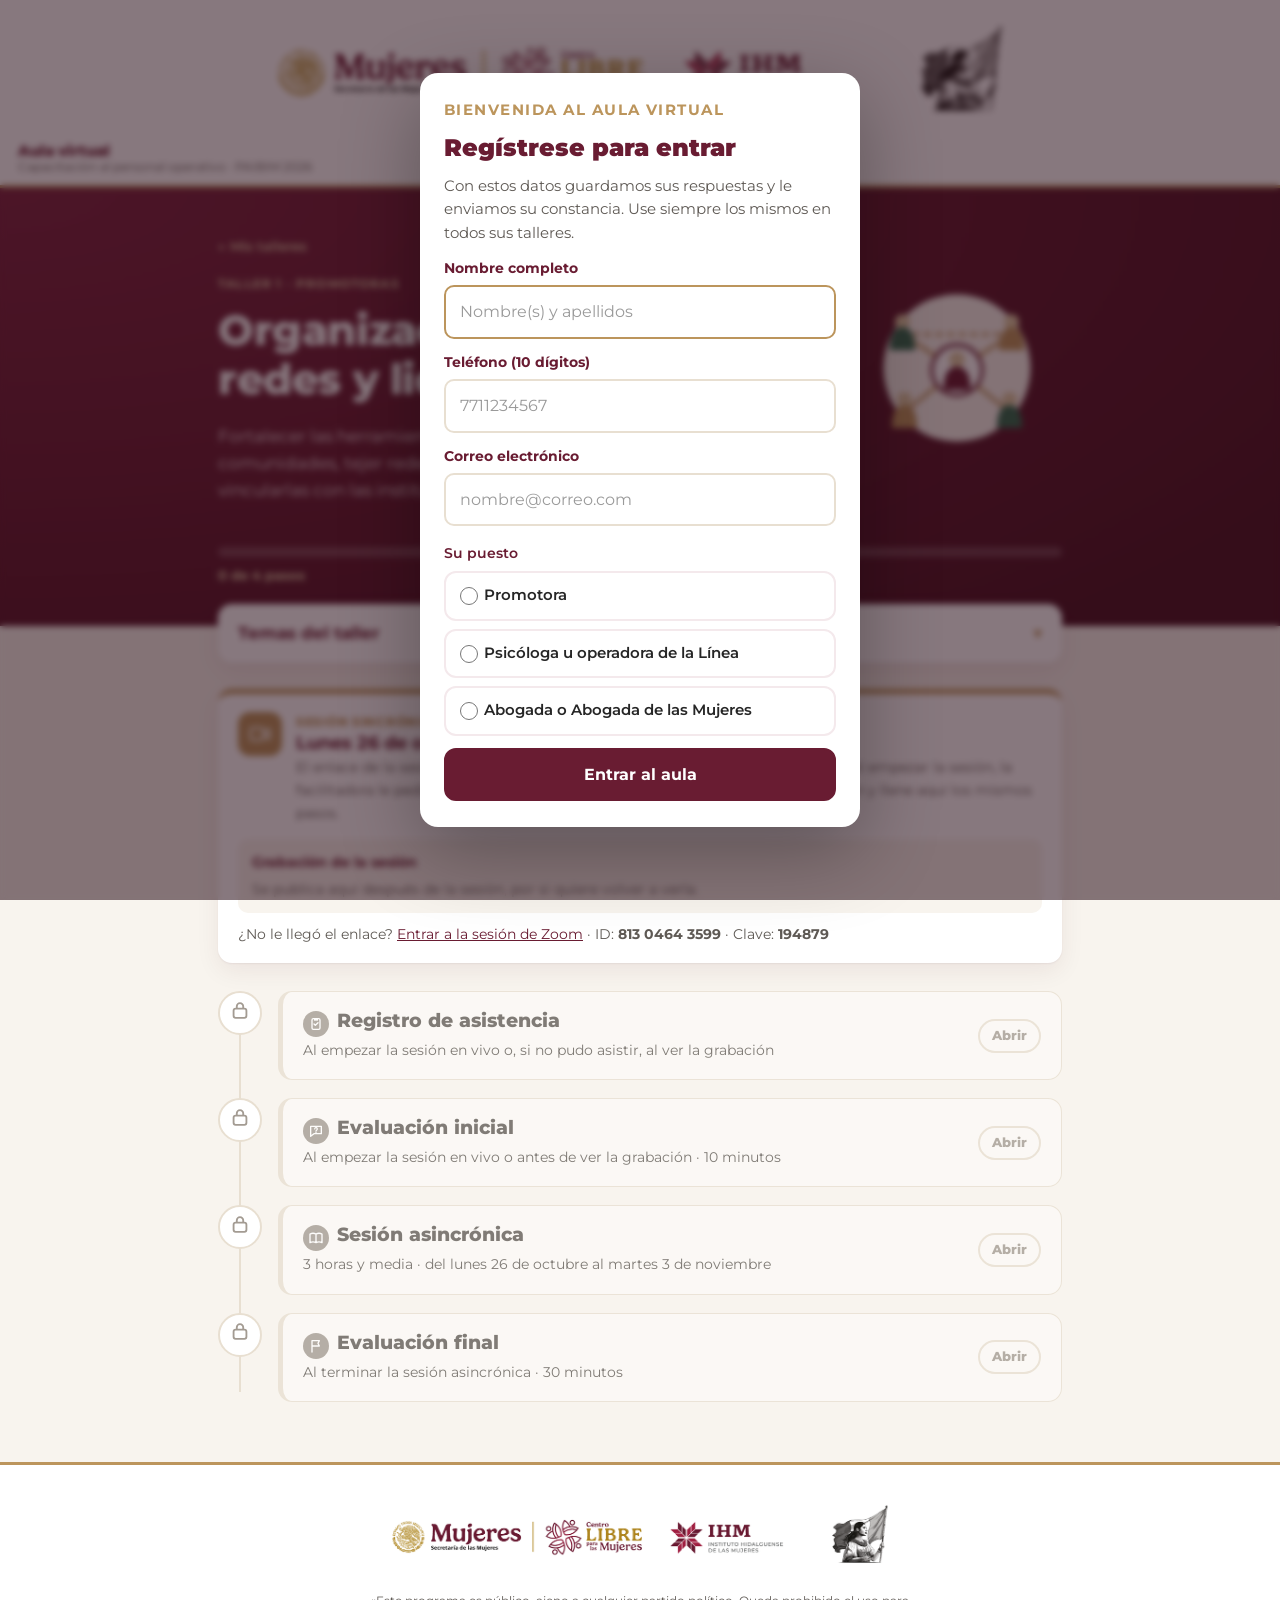
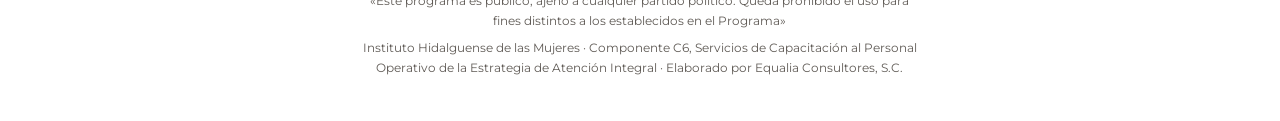
==== commit b8d410ff: "Registro y evaluación inicial abiertos hasta la fecha límite: quien no asistió en vivo los hace al v" ====
--- a/taller-1.html
+++ b/taller-1.html
@@ -34,7 +34,7 @@
 <details class="temas-caja"><summary>Temas del taller</summary><ul class="temas"><li>Promotoría social</li><li>Organización comunitaria</li><li>Organización y fortalecimiento de redes comunitarias</li><li>Liderazgo comunitario</li><li>Gestión participativa</li><li>Vinculación institucional</li><li>Participación ciudadana</li></ul></details>
 <section class="sincronica" id="vivo">
   <div class="sinc-cab"><span class="sinc-ico" aria-hidden="true"><svg viewBox="0 0 24 24"><rect x="2.5" y="6" width="13" height="12" rx="2.5" fill="none" stroke="currentColor" stroke-width="2"/><path d="M15.5 10.5l6-3.5v10l-6-3.5z" fill="none" stroke="currentColor" stroke-width="2" stroke-linejoin="round"/></svg></span><div><p class="sinc-etq">Sesión sincrónica · en vivo por Zoom</p>
-  <h2>Lunes 26 de octubre, de 10:00 a 14:00 h</h2><p class="sinc-sub">El enlace de la sesión se lo harán llegar las personas responsables del proyecto. Al empezar la sesión, la facilitadora le pedirá llenar aquí los pasos 1 y 2.</p></div></div>
+  <h2>Lunes 26 de octubre, de 10:00 a 14:00 h</h2><p class="sinc-sub">El enlace de la sesión se lo harán llegar las personas responsables del proyecto. Al empezar la sesión, la facilitadora le pedirá llenar aquí los pasos 1 y 2. Si no pudo asistir, vea la grabación y llene aquí los mismos pasos.</p></div></div>
   <div class="grabacion-caja"><p class="grab-tit">Grabación de la sesión</p><p id="grabacion"></p></div>
   <p class="zoom-datos" id="zoom-datos"></p><p class="zoom-estado" id="zoom-estado" hidden></p>
   <a class="btn btn-zoom" id="btn-zoom" target="_blank" rel="noopener" hidden></a><a id="btn-zoom-web" hidden></a>
@@ -42,14 +42,14 @@
 <ol class="recorrido"><li class="paso" id="registro" data-paso="registro" data-estado="bloqueado">
   <div class="paso-marca"><span class="paso-num">1</span><span class="paso-ok"><svg viewBox="0 0 24 24" aria-hidden="true"><path d="M5 12.5l4.2 4.2L19 7" fill="none" stroke="currentColor" stroke-width="2.6" stroke-linecap="round" stroke-linejoin="round"/></svg></span><span class="paso-candado"><svg viewBox="0 0 24 24" aria-hidden="true"><rect x="5" y="10.5" width="14" height="10" rx="2.2" fill="none" stroke="currentColor" stroke-width="2"/><path d="M8.5 10.5V8a3.5 3.5 0 017 0v2.5" fill="none" stroke="currentColor" stroke-width="2"/></svg></span></div>
   <div class="paso-cuerpo">
-    <header class="paso-cab"><button type="button" class="paso-abrir" aria-expanded="false"><span class="paso-tit"><h2><span class="paso-ico"><svg class="ico-paso" viewBox="0 0 24 24" aria-hidden="true"><rect x="6" y="4" width="12" height="16" rx="2" fill="none" stroke="currentColor" stroke-width="2"/><path d="M9 4.5h6v2.5H9z" fill="currentColor"/><path d="M9 12l2 2 4-4" fill="none" stroke="currentColor" stroke-width="2" stroke-linecap="round" stroke-linejoin="round"/></svg></span>Registro de asistencia</h2><p class="paso-sub">Al empezar la sesión en vivo</p><p class="paso-estado" aria-live="polite"></p></span><span class="paso-flecha" aria-hidden="true"><span class="pf-abrir">Abrir</span><span class="pf-cerrar">Cerrar</span></span></button></header>
-    <div class="paso-bloqueo"><p>Se abre el <strong>lunes 26 de octubre</strong>, día de la sesión en vivo.</p></div>
+    <header class="paso-cab"><button type="button" class="paso-abrir" aria-expanded="false"><span class="paso-tit"><h2><span class="paso-ico"><svg class="ico-paso" viewBox="0 0 24 24" aria-hidden="true"><rect x="6" y="4" width="12" height="16" rx="2" fill="none" stroke="currentColor" stroke-width="2"/><path d="M9 4.5h6v2.5H9z" fill="currentColor"/><path d="M9 12l2 2 4-4" fill="none" stroke="currentColor" stroke-width="2" stroke-linecap="round" stroke-linejoin="round"/></svg></span>Registro de asistencia</h2><p class="paso-sub">Al empezar la sesión en vivo o, si no pudo asistir, al ver la grabación</p><p class="paso-estado" aria-live="polite"></p></span><span class="paso-flecha" aria-hidden="true"><span class="pf-abrir">Abrir</span><span class="pf-cerrar">Cerrar</span></span></button></header>
+    <div class="paso-bloqueo"><p>Se abre el <strong>lunes 26 de octubre</strong>, día de la sesión en vivo, y queda abierto hasta el <strong>martes 3 de noviembre</strong>.</p></div>
     <div class="paso-contenido"><p class="hacer"><b>Qué hacer:</b> llene o revise sus datos y pulse «Registrar mi asistencia».</p><div class="nativo" id="nf-registro"></div></div>
   </div>
 </li><li class="paso" id="inicial" data-paso="inicial" data-estado="bloqueado">
   <div class="paso-marca"><span class="paso-num">2</span><span class="paso-ok"><svg viewBox="0 0 24 24" aria-hidden="true"><path d="M5 12.5l4.2 4.2L19 7" fill="none" stroke="currentColor" stroke-width="2.6" stroke-linecap="round" stroke-linejoin="round"/></svg></span><span class="paso-candado"><svg viewBox="0 0 24 24" aria-hidden="true"><rect x="5" y="10.5" width="14" height="10" rx="2.2" fill="none" stroke="currentColor" stroke-width="2"/><path d="M8.5 10.5V8a3.5 3.5 0 017 0v2.5" fill="none" stroke="currentColor" stroke-width="2"/></svg></span></div>
   <div class="paso-cuerpo">
-    <header class="paso-cab"><button type="button" class="paso-abrir" aria-expanded="false"><span class="paso-tit"><h2><span class="paso-ico"><svg class="ico-paso" viewBox="0 0 24 24" aria-hidden="true"><path d="M4 5h16v11H9l-5 4z" fill="none" stroke="currentColor" stroke-width="2" stroke-linejoin="round"/><path d="M10 9a2 2 0 1 1 3 1.7c-.7.4-1 .8-1 1.6" fill="none" stroke="currentColor" stroke-width="1.8" stroke-linecap="round"/><circle cx="12" cy="14.3" r="1" fill="currentColor"/></svg></span>Evaluación inicial</h2><p class="paso-sub">Al empezar la sesión en vivo · 10 minutos</p><p class="paso-estado" aria-live="polite"></p></span><span class="paso-flecha" aria-hidden="true"><span class="pf-abrir">Abrir</span><span class="pf-cerrar">Cerrar</span></span></button></header>
+    <header class="paso-cab"><button type="button" class="paso-abrir" aria-expanded="false"><span class="paso-tit"><h2><span class="paso-ico"><svg class="ico-paso" viewBox="0 0 24 24" aria-hidden="true"><path d="M4 5h16v11H9l-5 4z" fill="none" stroke="currentColor" stroke-width="2" stroke-linejoin="round"/><path d="M10 9a2 2 0 1 1 3 1.7c-.7.4-1 .8-1 1.6" fill="none" stroke="currentColor" stroke-width="1.8" stroke-linecap="round"/><circle cx="12" cy="14.3" r="1" fill="currentColor"/></svg></span>Evaluación inicial</h2><p class="paso-sub">Al empezar la sesión en vivo o antes de ver la grabación · 10 minutos</p><p class="paso-estado" aria-live="polite"></p></span><span class="paso-flecha" aria-hidden="true"><span class="pf-abrir">Abrir</span><span class="pf-cerrar">Cerrar</span></span></button></header>
     <div class="paso-bloqueo"><p>Se abre al llenar el registro de asistencia.</p></div>
     <div class="paso-contenido"><p class="hacer"><b>Qué hacer:</b> marque una respuesta en cada pregunta y pulse «Enviar la evaluación inicial». No es un examen.</p><div class="nativo" id="nf-inicial"></div></div>
   </div>
@@ -179,7 +179,7 @@
   <p class="autoria">Instituto Hidalguense de las Mujeres · Componente C6, Servicios de Capacitación al Personal Operativo de la Estrategia de Atención Integral · Elaborado por Equalia Consultores, S.C.</p>
 </footer>
 <script src="config.js"></script>
-<script>window.TALLER = {"taller": "1", "titulo": "Organización comunitaria, redes y liderazgo", "registro_abre": "2026-10-26T06:00:00Z", "registro_cierra": "2026-10-27T05:59:00Z", "zoom_abre": "2026-10-26T15:45:00Z", "zoom_inicio": "2026-10-26T16:00:00Z", "zoom_fin": "2026-10-26T20:00:00Z", "asinc_abre": "2026-10-26T20:00:00Z", "asinc_cierra": "2026-11-04T05:59:00Z", "plantilla": "Comunidad:\n\nGrupos, personas e instituciones que pueden apoyar a las mujeres (¿ya colaboran o podrían colaborar?):\n1.\n2.\n3.\n4.\n\nEl apoyo más débil o aislado, y por qué:\n\nDos acciones para el próximo mes:\n1.\n2."};</script>
+<script>window.TALLER = {"taller": "1", "titulo": "Organización comunitaria, redes y liderazgo", "registro_abre": "2026-10-26T06:00:00Z", "registro_cierra": "2026-11-04T05:59:00Z", "zoom_abre": "2026-10-26T15:45:00Z", "zoom_inicio": "2026-10-26T16:00:00Z", "zoom_fin": "2026-10-26T20:00:00Z", "asinc_abre": "2026-10-26T20:00:00Z", "asinc_cierra": "2026-11-04T05:59:00Z", "plantilla": "Comunidad:\n\nGrupos, personas e instituciones que pueden apoyar a las mujeres (¿ya colaboran o podrían colaborar?):\n1.\n2.\n3.\n4.\n\nEl apoyo más débil o aislado, y por qué:\n\nDos acciones para el próximo mes:\n1.\n2."};</script>
 <script src="aula.js"></script>
 </body>
 </html>
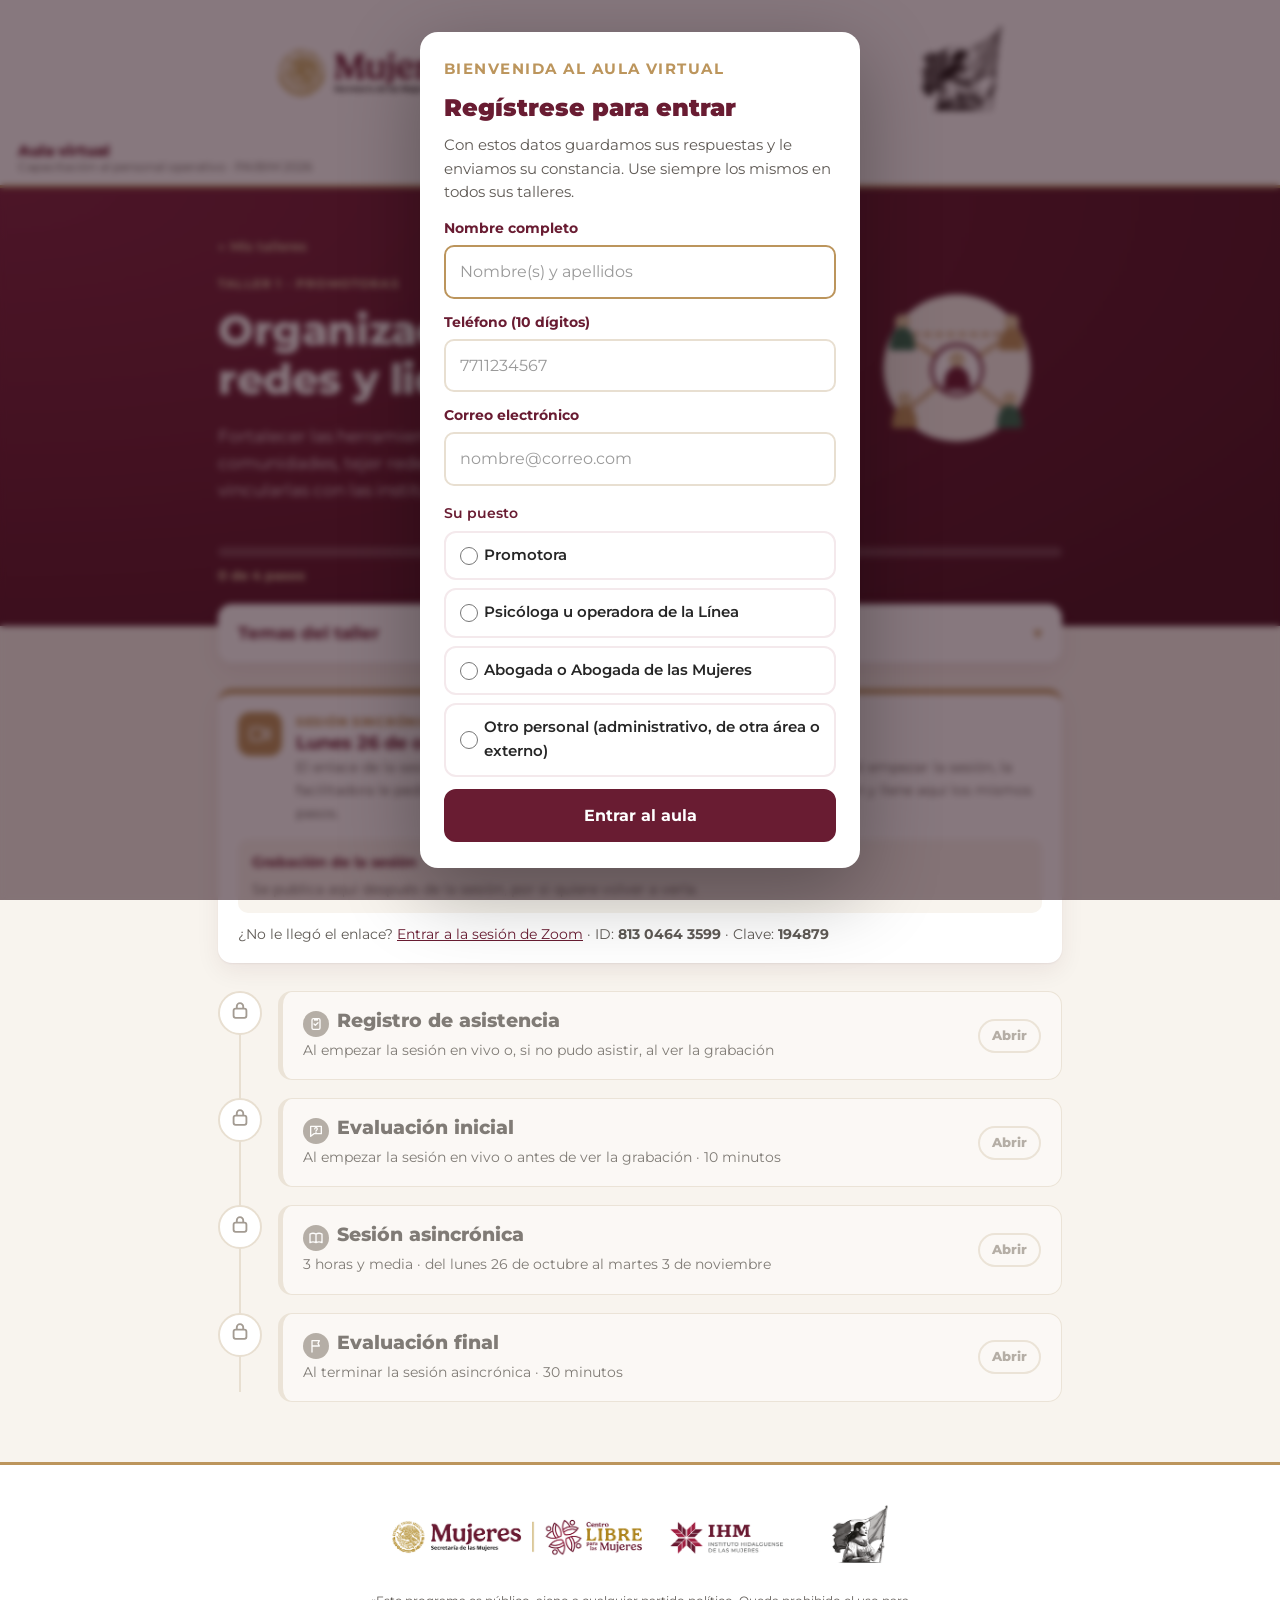
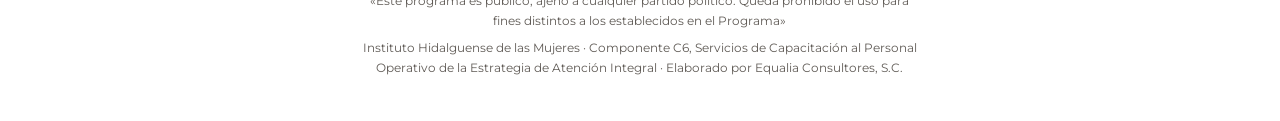
==== commit 86b31c65: "Cuarto puesto: otro personal (administrativo, de otra área o externo)" ====
--- a/taller-1.html
+++ b/taller-1.html
@@ -168,6 +168,7 @@
       <label class="puesto-op"><input type="radio" name="puesto" value="promotoras" required><span>Promotora</span></label>
       <label class="puesto-op"><input type="radio" name="puesto" value="psicologas"><span>Psicóloga u operadora de la Línea</span></label>
       <label class="puesto-op"><input type="radio" name="puesto" value="abogadas"><span>Abogada o Abogada de las Mujeres</span></label>
+      <label class="puesto-op"><input type="radio" name="puesto" value="otro"><span>Otro personal (administrativo, de otra área o externo)</span></label>
     </fieldset>
     <p class="error" id="id-error" hidden>Revise los datos: nombre completo, teléfono de 10 dígitos sin espacios, un correo válido y su puesto.</p>
     <button class="btn" type="submit" value="ok">Entrar al aula</button>
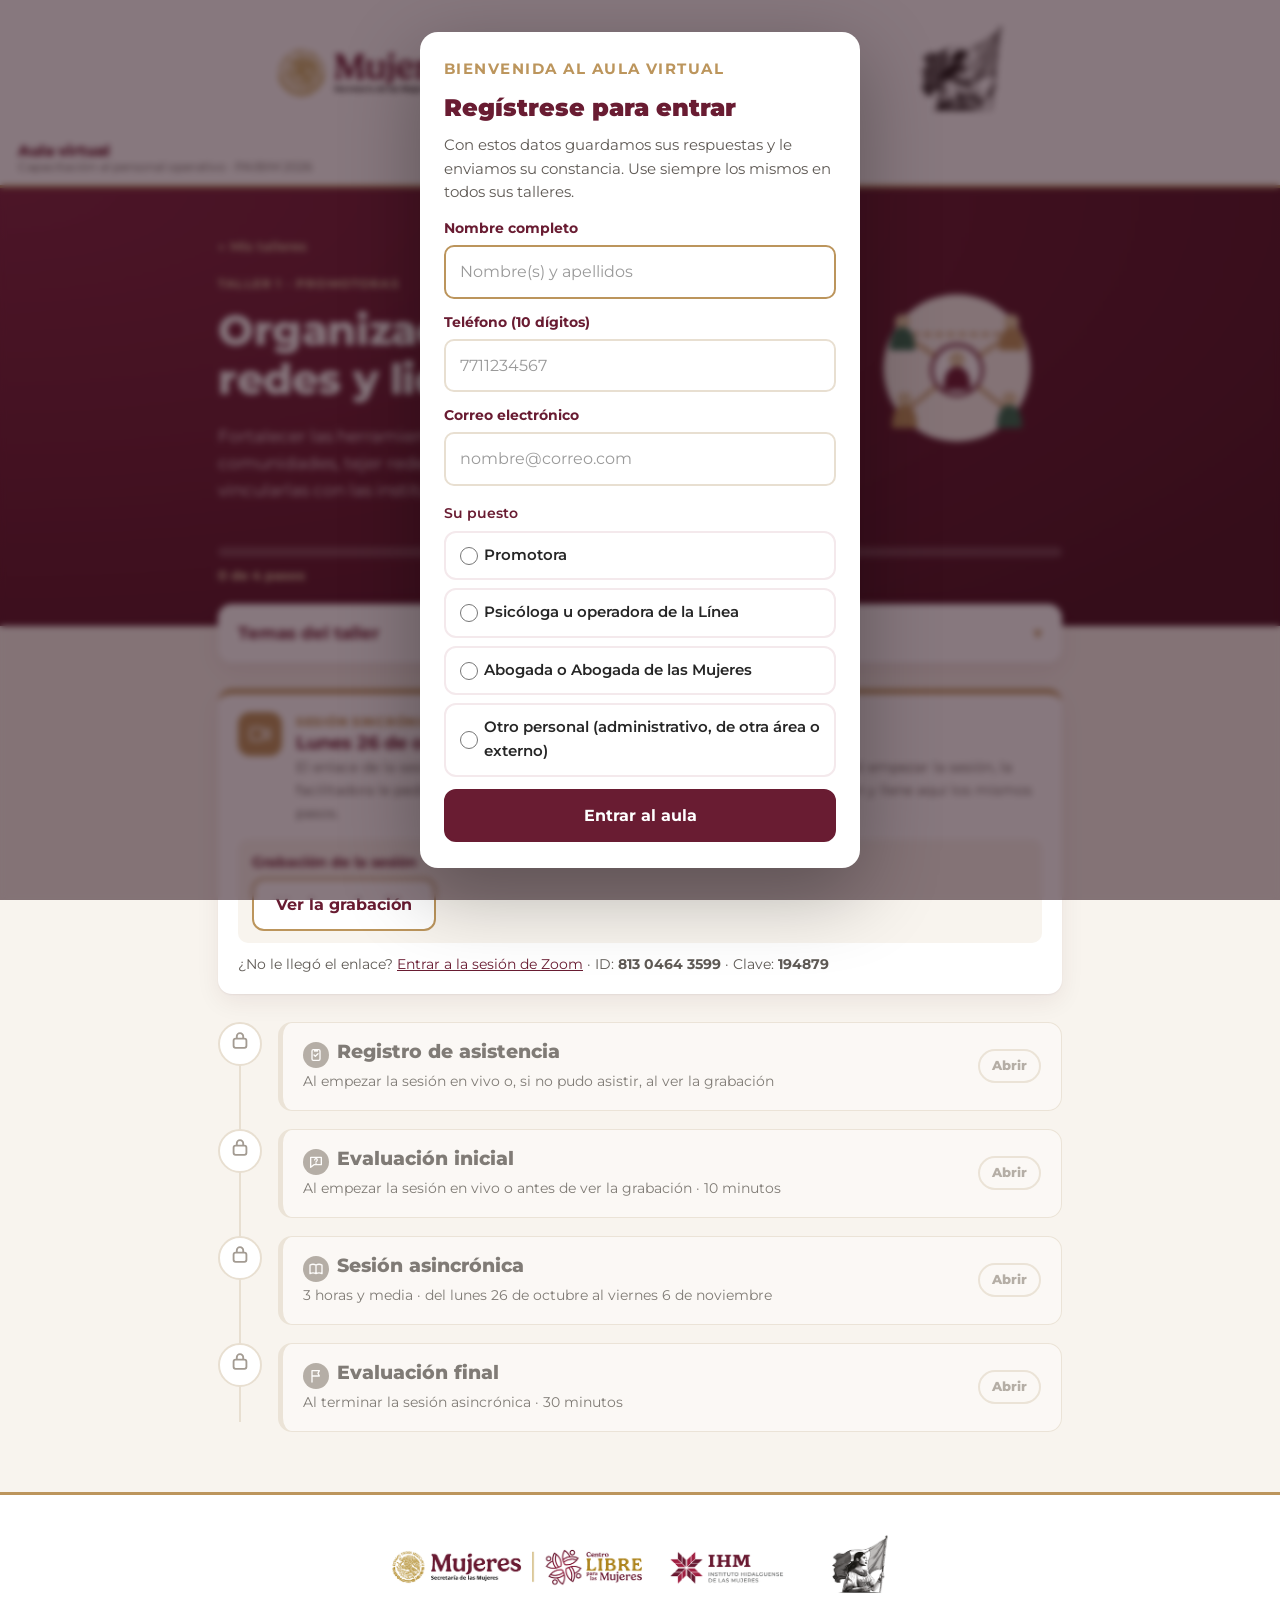
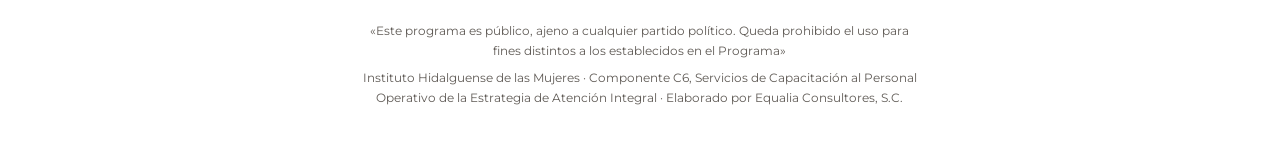
==== commit 1751ec87: "Prórroga T1 y T4: asincrónica hasta el viernes 6 de noviembre" ====
--- a/taller-1.html
+++ b/taller-1.html
@@ -43,7 +43,7 @@
   <div class="paso-marca"><span class="paso-num">1</span><span class="paso-ok"><svg viewBox="0 0 24 24" aria-hidden="true"><path d="M5 12.5l4.2 4.2L19 7" fill="none" stroke="currentColor" stroke-width="2.6" stroke-linecap="round" stroke-linejoin="round"/></svg></span><span class="paso-candado"><svg viewBox="0 0 24 24" aria-hidden="true"><rect x="5" y="10.5" width="14" height="10" rx="2.2" fill="none" stroke="currentColor" stroke-width="2"/><path d="M8.5 10.5V8a3.5 3.5 0 017 0v2.5" fill="none" stroke="currentColor" stroke-width="2"/></svg></span></div>
   <div class="paso-cuerpo">
     <header class="paso-cab"><button type="button" class="paso-abrir" aria-expanded="false"><span class="paso-tit"><h2><span class="paso-ico"><svg class="ico-paso" viewBox="0 0 24 24" aria-hidden="true"><rect x="6" y="4" width="12" height="16" rx="2" fill="none" stroke="currentColor" stroke-width="2"/><path d="M9 4.5h6v2.5H9z" fill="currentColor"/><path d="M9 12l2 2 4-4" fill="none" stroke="currentColor" stroke-width="2" stroke-linecap="round" stroke-linejoin="round"/></svg></span>Registro de asistencia</h2><p class="paso-sub">Al empezar la sesión en vivo o, si no pudo asistir, al ver la grabación</p><p class="paso-estado" aria-live="polite"></p></span><span class="paso-flecha" aria-hidden="true"><span class="pf-abrir">Abrir</span><span class="pf-cerrar">Cerrar</span></span></button></header>
-    <div class="paso-bloqueo"><p>Se abre el <strong>lunes 26 de octubre</strong>, día de la sesión en vivo, y queda abierto hasta el <strong>martes 3 de noviembre</strong>.</p></div>
+    <div class="paso-bloqueo"><p>Se abre el <strong>lunes 26 de octubre</strong>, día de la sesión en vivo, y queda abierto hasta el <strong>viernes 6 de noviembre</strong>.</p></div>
     <div class="paso-contenido"><p class="hacer"><b>Qué hacer:</b> llene o revise sus datos y pulse «Registrar mi asistencia».</p><div class="nativo" id="nf-registro"></div></div>
   </div>
 </li><li class="paso" id="inicial" data-paso="inicial" data-estado="bloqueado">
@@ -56,9 +56,9 @@
 </li><li class="paso" id="asincronica" data-paso="asincronica" data-estado="bloqueado">
   <div class="paso-marca"><span class="paso-num">3</span><span class="paso-ok"><svg viewBox="0 0 24 24" aria-hidden="true"><path d="M5 12.5l4.2 4.2L19 7" fill="none" stroke="currentColor" stroke-width="2.6" stroke-linecap="round" stroke-linejoin="round"/></svg></span><span class="paso-candado"><svg viewBox="0 0 24 24" aria-hidden="true"><rect x="5" y="10.5" width="14" height="10" rx="2.2" fill="none" stroke="currentColor" stroke-width="2"/><path d="M8.5 10.5V8a3.5 3.5 0 017 0v2.5" fill="none" stroke="currentColor" stroke-width="2"/></svg></span></div>
   <div class="paso-cuerpo">
-    <header class="paso-cab"><button type="button" class="paso-abrir" aria-expanded="false"><span class="paso-tit"><h2><span class="paso-ico"><svg class="ico-paso" viewBox="0 0 24 24" aria-hidden="true"><path d="M3 6c3-1.5 6-1.5 9 0v13c-3-1.5-6-1.5-9 0z M21 6c-3-1.5-6-1.5-9 0v13c3-1.5 6-1.5 9 0z" fill="none" stroke="currentColor" stroke-width="2" stroke-linejoin="round"/></svg></span>Sesión asincrónica</h2><p class="paso-sub">3 horas y media · del lunes 26 de octubre al martes 3 de noviembre</p><p class="paso-estado" aria-live="polite"></p></span><span class="paso-flecha" aria-hidden="true"><span class="pf-abrir">Abrir</span><span class="pf-cerrar">Cerrar</span></span></button></header>
-    <div class="paso-bloqueo"><p>Se abre el <strong>lunes 26 de octubre</strong>, al terminar la sesión en vivo, si registró su asistencia y contestó la evaluación inicial. Tiene hasta el <strong>martes 3 de noviembre</strong>.</p></div>
-    <div class="paso-contenido"><p class="hacer"><b>Qué hacer:</b> haga las 3 partes en orden y entregue cada una con su botón. Tiene hasta el <strong>martes 3 de noviembre</strong> a las 23:59 h.</p><p><a class="btn btn-sec" href="pdf/Cuaderno_Taller_1.pdf" target="_blank" rel="noopener">Ver o descargar todo en PDF</a></p><section class="tarjeta t-lectura"><header class="tarjeta-cab"><span class="tarjeta-num">1 de 3</span><span class="tarjeta-tipo">Lectura · 1 hora</span><h3>La promotora que teje comunidad: organización, redes y liderazgo</h3></header><p class="hacer"><b>Qué hacer:</b> pulse «Abrir la lectura» y léala, o escúchela.</p>
+    <header class="paso-cab"><button type="button" class="paso-abrir" aria-expanded="false"><span class="paso-tit"><h2><span class="paso-ico"><svg class="ico-paso" viewBox="0 0 24 24" aria-hidden="true"><path d="M3 6c3-1.5 6-1.5 9 0v13c-3-1.5-6-1.5-9 0z M21 6c-3-1.5-6-1.5-9 0v13c3-1.5 6-1.5 9 0z" fill="none" stroke="currentColor" stroke-width="2" stroke-linejoin="round"/></svg></span>Sesión asincrónica</h2><p class="paso-sub">3 horas y media · del lunes 26 de octubre al viernes 6 de noviembre</p><p class="paso-estado" aria-live="polite"></p></span><span class="paso-flecha" aria-hidden="true"><span class="pf-abrir">Abrir</span><span class="pf-cerrar">Cerrar</span></span></button></header>
+    <div class="paso-bloqueo"><p>Se abre el <strong>lunes 26 de octubre</strong>, desde el inicio de la sesión en vivo, si registró su asistencia y contestó la evaluación inicial. Tiene hasta el <strong>viernes 6 de noviembre</strong>.</p></div>
+    <div class="paso-contenido"><p class="hacer"><b>Qué hacer:</b> haga las 3 partes en orden y entregue cada una con su botón. Tiene hasta el <strong>viernes 6 de noviembre</strong> a las 23:59 h.</p><p><a class="btn btn-sec" href="pdf/Cuaderno_Taller_1.pdf" target="_blank" rel="noopener">Ver o descargar todo en PDF</a></p><section class="tarjeta t-lectura"><header class="tarjeta-cab"><span class="tarjeta-num">1 de 3</span><span class="tarjeta-tipo">Lectura · 1 hora</span><h3>La promotora que teje comunidad: organización, redes y liderazgo</h3></header><p class="hacer"><b>Qué hacer:</b> pulse «Abrir la lectura» y léala, o escúchela.</p>
 <details class="bloque"><summary>Abrir la lectura</summary><div class="texto" id="txt-lectura"><button type="button" class="escuchar" data-leer="#txt-lectura"><span class="esc-ico" aria-hidden="true">🔊</span><span class="esc-txt">Escuchar</span></button><h4>Ser promotora: tejer comunidad</h4>
 <p>La promotora es un puente. Une a las mujeres con su comunidad, con otras mujeres y con el Centro LIBRE. Su trabajo no consiste en resolver la vida de nadie. Consiste en informar, acompañar y ayudar a que las mujeres se organicen.</p>
 <p>Una promotora llega a donde están las mujeres: la escuela, el mercado, la asamblea, el centro de salud, la casa. Escucha antes de hablar. Respeta lo que cada mujer decide sobre su propia vida.</p>
@@ -180,7 +180,7 @@
   <p class="autoria">Instituto Hidalguense de las Mujeres · Componente C6, Servicios de Capacitación al Personal Operativo de la Estrategia de Atención Integral · Elaborado por Equalia Consultores, S.C.</p>
 </footer>
 <script src="config.js"></script>
-<script>window.TALLER = {"taller": "1", "titulo": "Organización comunitaria, redes y liderazgo", "registro_abre": "2026-10-26T06:00:00Z", "registro_cierra": "2026-11-04T05:59:00Z", "zoom_abre": "2026-10-26T15:45:00Z", "zoom_inicio": "2026-10-26T16:00:00Z", "zoom_fin": "2026-10-26T20:00:00Z", "asinc_abre": "2026-10-26T20:00:00Z", "asinc_cierra": "2026-11-04T05:59:00Z", "plantilla": "Comunidad:\n\nGrupos, personas e instituciones que pueden apoyar a las mujeres (¿ya colaboran o podrían colaborar?):\n1.\n2.\n3.\n4.\n\nEl apoyo más débil o aislado, y por qué:\n\nDos acciones para el próximo mes:\n1.\n2."};</script>
+<script>window.TALLER = {"taller": "1", "titulo": "Organización comunitaria, redes y liderazgo", "registro_abre": "2026-10-26T06:00:00Z", "registro_cierra": "2026-11-07T05:59:00Z", "zoom_abre": "2026-10-26T15:45:00Z", "zoom_inicio": "2026-10-26T16:00:00Z", "zoom_fin": "2026-10-26T20:00:00Z", "asinc_abre": "2026-10-26T16:00:00Z", "asinc_cierra": "2026-11-07T05:59:00Z", "plantilla": "Comunidad:\n\nGrupos, personas e instituciones que pueden apoyar a las mujeres (¿ya colaboran o podrían colaborar?):\n1.\n2.\n3.\n4.\n\nEl apoyo más débil o aislado, y por qué:\n\nDos acciones para el próximo mes:\n1.\n2."};</script>
 <script src="aula.js"></script>
 </body>
 </html>
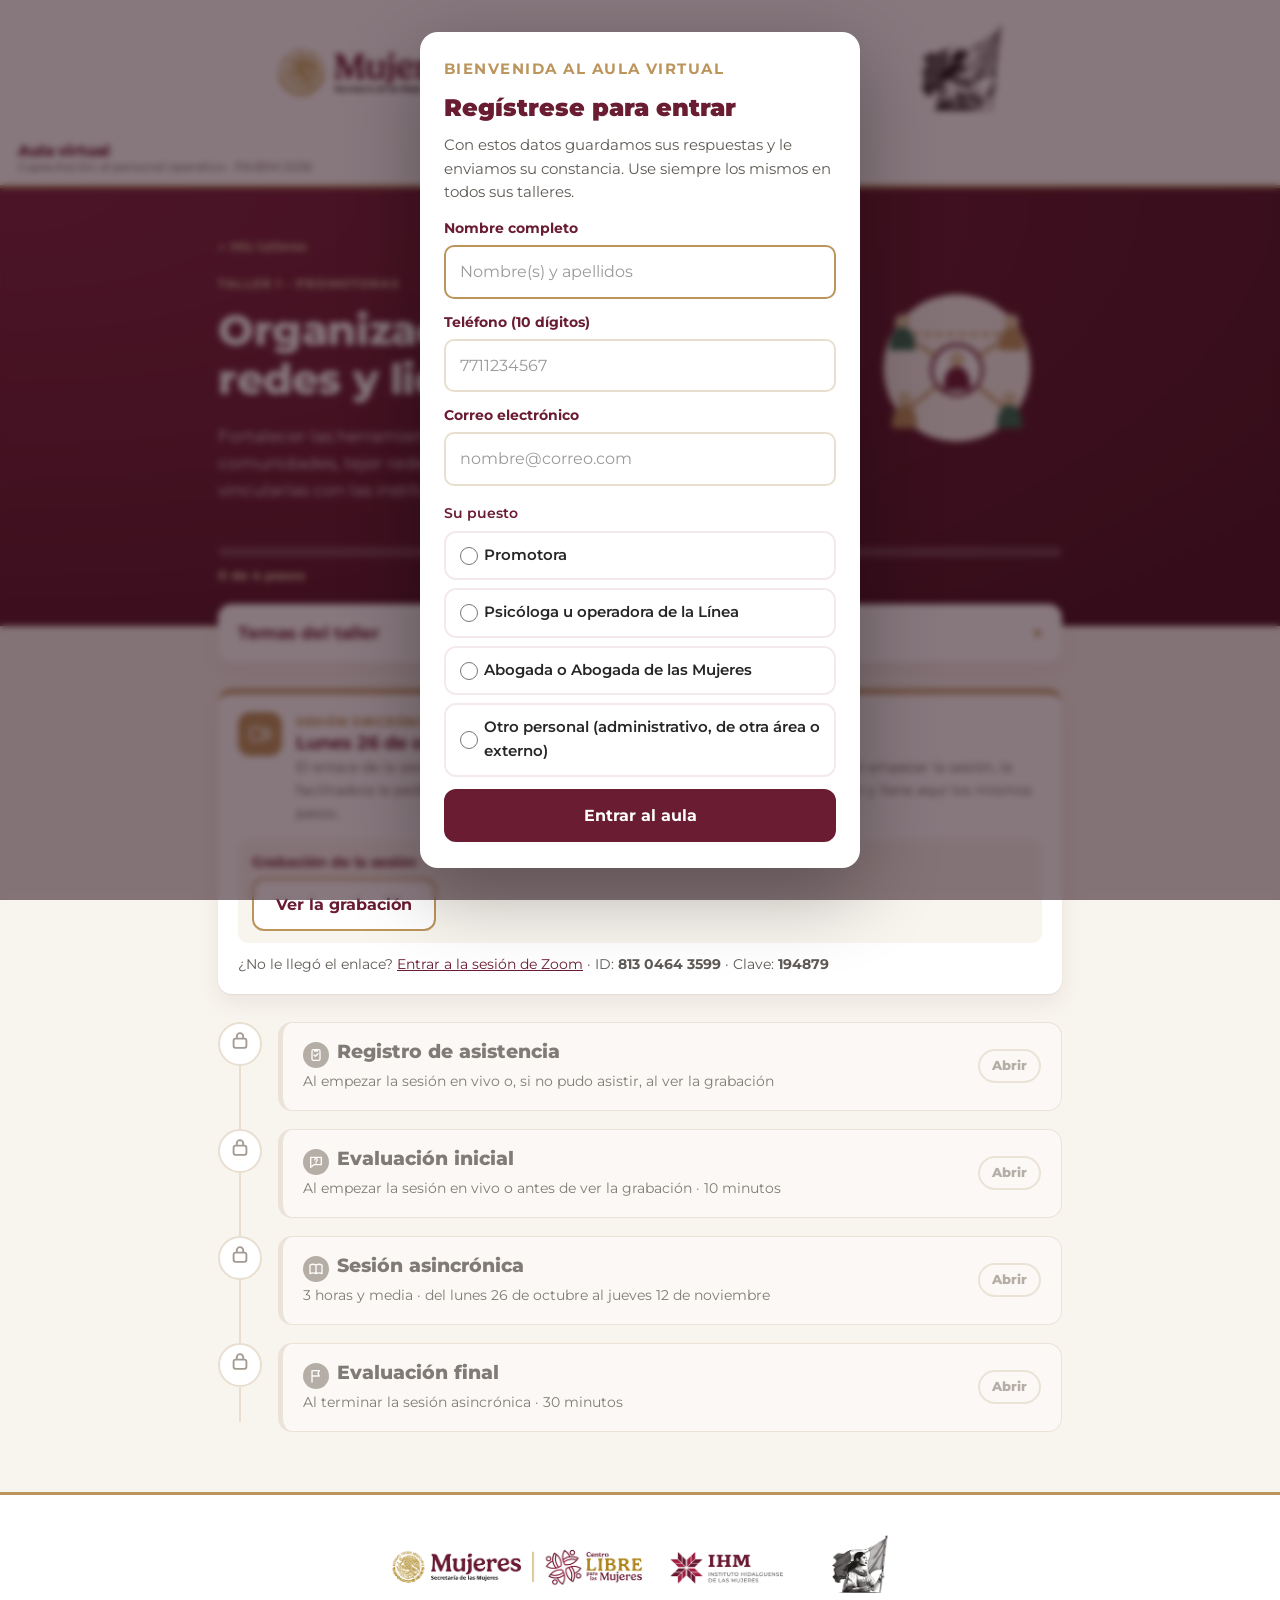
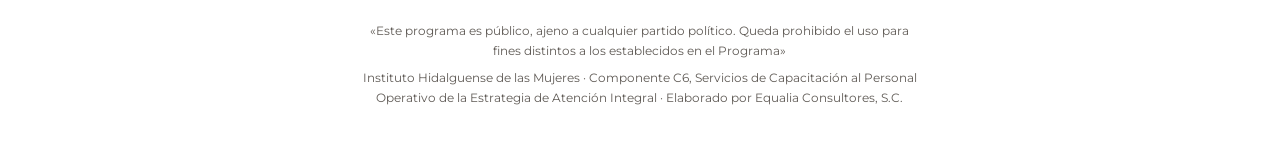
==== commit cfad42f4: "Segunda prórroga T1 y T4: asincrónica hasta el jueves 12 de noviembre" ====
--- a/taller-1.html
+++ b/taller-1.html
@@ -43,7 +43,7 @@
   <div class="paso-marca"><span class="paso-num">1</span><span class="paso-ok"><svg viewBox="0 0 24 24" aria-hidden="true"><path d="M5 12.5l4.2 4.2L19 7" fill="none" stroke="currentColor" stroke-width="2.6" stroke-linecap="round" stroke-linejoin="round"/></svg></span><span class="paso-candado"><svg viewBox="0 0 24 24" aria-hidden="true"><rect x="5" y="10.5" width="14" height="10" rx="2.2" fill="none" stroke="currentColor" stroke-width="2"/><path d="M8.5 10.5V8a3.5 3.5 0 017 0v2.5" fill="none" stroke="currentColor" stroke-width="2"/></svg></span></div>
   <div class="paso-cuerpo">
     <header class="paso-cab"><button type="button" class="paso-abrir" aria-expanded="false"><span class="paso-tit"><h2><span class="paso-ico"><svg class="ico-paso" viewBox="0 0 24 24" aria-hidden="true"><rect x="6" y="4" width="12" height="16" rx="2" fill="none" stroke="currentColor" stroke-width="2"/><path d="M9 4.5h6v2.5H9z" fill="currentColor"/><path d="M9 12l2 2 4-4" fill="none" stroke="currentColor" stroke-width="2" stroke-linecap="round" stroke-linejoin="round"/></svg></span>Registro de asistencia</h2><p class="paso-sub">Al empezar la sesión en vivo o, si no pudo asistir, al ver la grabación</p><p class="paso-estado" aria-live="polite"></p></span><span class="paso-flecha" aria-hidden="true"><span class="pf-abrir">Abrir</span><span class="pf-cerrar">Cerrar</span></span></button></header>
-    <div class="paso-bloqueo"><p>Se abre el <strong>lunes 26 de octubre</strong>, día de la sesión en vivo, y queda abierto hasta el <strong>viernes 6 de noviembre</strong>.</p></div>
+    <div class="paso-bloqueo"><p>Se abre el <strong>lunes 26 de octubre</strong>, día de la sesión en vivo, y queda abierto hasta el <strong>jueves 12 de noviembre</strong>.</p></div>
     <div class="paso-contenido"><p class="hacer"><b>Qué hacer:</b> llene o revise sus datos y pulse «Registrar mi asistencia».</p><div class="nativo" id="nf-registro"></div></div>
   </div>
 </li><li class="paso" id="inicial" data-paso="inicial" data-estado="bloqueado">
@@ -56,9 +56,9 @@
 </li><li class="paso" id="asincronica" data-paso="asincronica" data-estado="bloqueado">
   <div class="paso-marca"><span class="paso-num">3</span><span class="paso-ok"><svg viewBox="0 0 24 24" aria-hidden="true"><path d="M5 12.5l4.2 4.2L19 7" fill="none" stroke="currentColor" stroke-width="2.6" stroke-linecap="round" stroke-linejoin="round"/></svg></span><span class="paso-candado"><svg viewBox="0 0 24 24" aria-hidden="true"><rect x="5" y="10.5" width="14" height="10" rx="2.2" fill="none" stroke="currentColor" stroke-width="2"/><path d="M8.5 10.5V8a3.5 3.5 0 017 0v2.5" fill="none" stroke="currentColor" stroke-width="2"/></svg></span></div>
   <div class="paso-cuerpo">
-    <header class="paso-cab"><button type="button" class="paso-abrir" aria-expanded="false"><span class="paso-tit"><h2><span class="paso-ico"><svg class="ico-paso" viewBox="0 0 24 24" aria-hidden="true"><path d="M3 6c3-1.5 6-1.5 9 0v13c-3-1.5-6-1.5-9 0z M21 6c-3-1.5-6-1.5-9 0v13c3-1.5 6-1.5 9 0z" fill="none" stroke="currentColor" stroke-width="2" stroke-linejoin="round"/></svg></span>Sesión asincrónica</h2><p class="paso-sub">3 horas y media · del lunes 26 de octubre al viernes 6 de noviembre</p><p class="paso-estado" aria-live="polite"></p></span><span class="paso-flecha" aria-hidden="true"><span class="pf-abrir">Abrir</span><span class="pf-cerrar">Cerrar</span></span></button></header>
-    <div class="paso-bloqueo"><p>Se abre el <strong>lunes 26 de octubre</strong>, desde el inicio de la sesión en vivo, si registró su asistencia y contestó la evaluación inicial. Tiene hasta el <strong>viernes 6 de noviembre</strong>.</p></div>
-    <div class="paso-contenido"><p class="hacer"><b>Qué hacer:</b> haga las 3 partes en orden y entregue cada una con su botón. Tiene hasta el <strong>viernes 6 de noviembre</strong> a las 23:59 h.</p><p><a class="btn btn-sec" href="pdf/Cuaderno_Taller_1.pdf" target="_blank" rel="noopener">Ver o descargar todo en PDF</a></p><section class="tarjeta t-lectura"><header class="tarjeta-cab"><span class="tarjeta-num">1 de 3</span><span class="tarjeta-tipo">Lectura · 1 hora</span><h3>La promotora que teje comunidad: organización, redes y liderazgo</h3></header><p class="hacer"><b>Qué hacer:</b> pulse «Abrir la lectura» y léala, o escúchela.</p>
+    <header class="paso-cab"><button type="button" class="paso-abrir" aria-expanded="false"><span class="paso-tit"><h2><span class="paso-ico"><svg class="ico-paso" viewBox="0 0 24 24" aria-hidden="true"><path d="M3 6c3-1.5 6-1.5 9 0v13c-3-1.5-6-1.5-9 0z M21 6c-3-1.5-6-1.5-9 0v13c3-1.5 6-1.5 9 0z" fill="none" stroke="currentColor" stroke-width="2" stroke-linejoin="round"/></svg></span>Sesión asincrónica</h2><p class="paso-sub">3 horas y media · del lunes 26 de octubre al jueves 12 de noviembre</p><p class="paso-estado" aria-live="polite"></p></span><span class="paso-flecha" aria-hidden="true"><span class="pf-abrir">Abrir</span><span class="pf-cerrar">Cerrar</span></span></button></header>
+    <div class="paso-bloqueo"><p>Se abre el <strong>lunes 26 de octubre</strong>, desde el inicio de la sesión en vivo, si registró su asistencia y contestó la evaluación inicial. Tiene hasta el <strong>jueves 12 de noviembre</strong>.</p></div>
+    <div class="paso-contenido"><p class="hacer"><b>Qué hacer:</b> haga las 3 partes en orden y entregue cada una con su botón. Tiene hasta el <strong>jueves 12 de noviembre</strong> a las 23:59 h.</p><p><a class="btn btn-sec" href="pdf/Cuaderno_Taller_1.pdf" target="_blank" rel="noopener">Ver o descargar todo en PDF</a></p><section class="tarjeta t-lectura"><header class="tarjeta-cab"><span class="tarjeta-num">1 de 3</span><span class="tarjeta-tipo">Lectura · 1 hora</span><h3>La promotora que teje comunidad: organización, redes y liderazgo</h3></header><p class="hacer"><b>Qué hacer:</b> pulse «Abrir la lectura» y léala, o escúchela.</p>
 <details class="bloque"><summary>Abrir la lectura</summary><div class="texto" id="txt-lectura"><button type="button" class="escuchar" data-leer="#txt-lectura"><span class="esc-ico" aria-hidden="true">🔊</span><span class="esc-txt">Escuchar</span></button><h4>Ser promotora: tejer comunidad</h4>
 <p>La promotora es un puente. Une a las mujeres con su comunidad, con otras mujeres y con el Centro LIBRE. Su trabajo no consiste en resolver la vida de nadie. Consiste en informar, acompañar y ayudar a que las mujeres se organicen.</p>
 <p>Una promotora llega a donde están las mujeres: la escuela, el mercado, la asamblea, el centro de salud, la casa. Escucha antes de hablar. Respeta lo que cada mujer decide sobre su propia vida.</p>
@@ -180,7 +180,7 @@
   <p class="autoria">Instituto Hidalguense de las Mujeres · Componente C6, Servicios de Capacitación al Personal Operativo de la Estrategia de Atención Integral · Elaborado por Equalia Consultores, S.C.</p>
 </footer>
 <script src="config.js"></script>
-<script>window.TALLER = {"taller": "1", "titulo": "Organización comunitaria, redes y liderazgo", "registro_abre": "2026-10-26T06:00:00Z", "registro_cierra": "2026-11-07T05:59:00Z", "zoom_abre": "2026-10-26T15:45:00Z", "zoom_inicio": "2026-10-26T16:00:00Z", "zoom_fin": "2026-10-26T20:00:00Z", "asinc_abre": "2026-10-26T16:00:00Z", "asinc_cierra": "2026-11-07T05:59:00Z", "plantilla": "Comunidad:\n\nGrupos, personas e instituciones que pueden apoyar a las mujeres (¿ya colaboran o podrían colaborar?):\n1.\n2.\n3.\n4.\n\nEl apoyo más débil o aislado, y por qué:\n\nDos acciones para el próximo mes:\n1.\n2."};</script>
+<script>window.TALLER = {"taller": "1", "titulo": "Organización comunitaria, redes y liderazgo", "registro_abre": "2026-10-26T06:00:00Z", "registro_cierra": "2026-11-13T05:59:00Z", "zoom_abre": "2026-10-26T15:45:00Z", "zoom_inicio": "2026-10-26T16:00:00Z", "zoom_fin": "2026-10-26T20:00:00Z", "asinc_abre": "2026-10-26T16:00:00Z", "asinc_cierra": "2026-11-13T05:59:00Z", "plantilla": "Comunidad:\n\nGrupos, personas e instituciones que pueden apoyar a las mujeres (¿ya colaboran o podrían colaborar?):\n1.\n2.\n3.\n4.\n\nEl apoyo más débil o aislado, y por qué:\n\nDos acciones para el próximo mes:\n1.\n2."};</script>
 <script src="aula.js"></script>
 </body>
 </html>
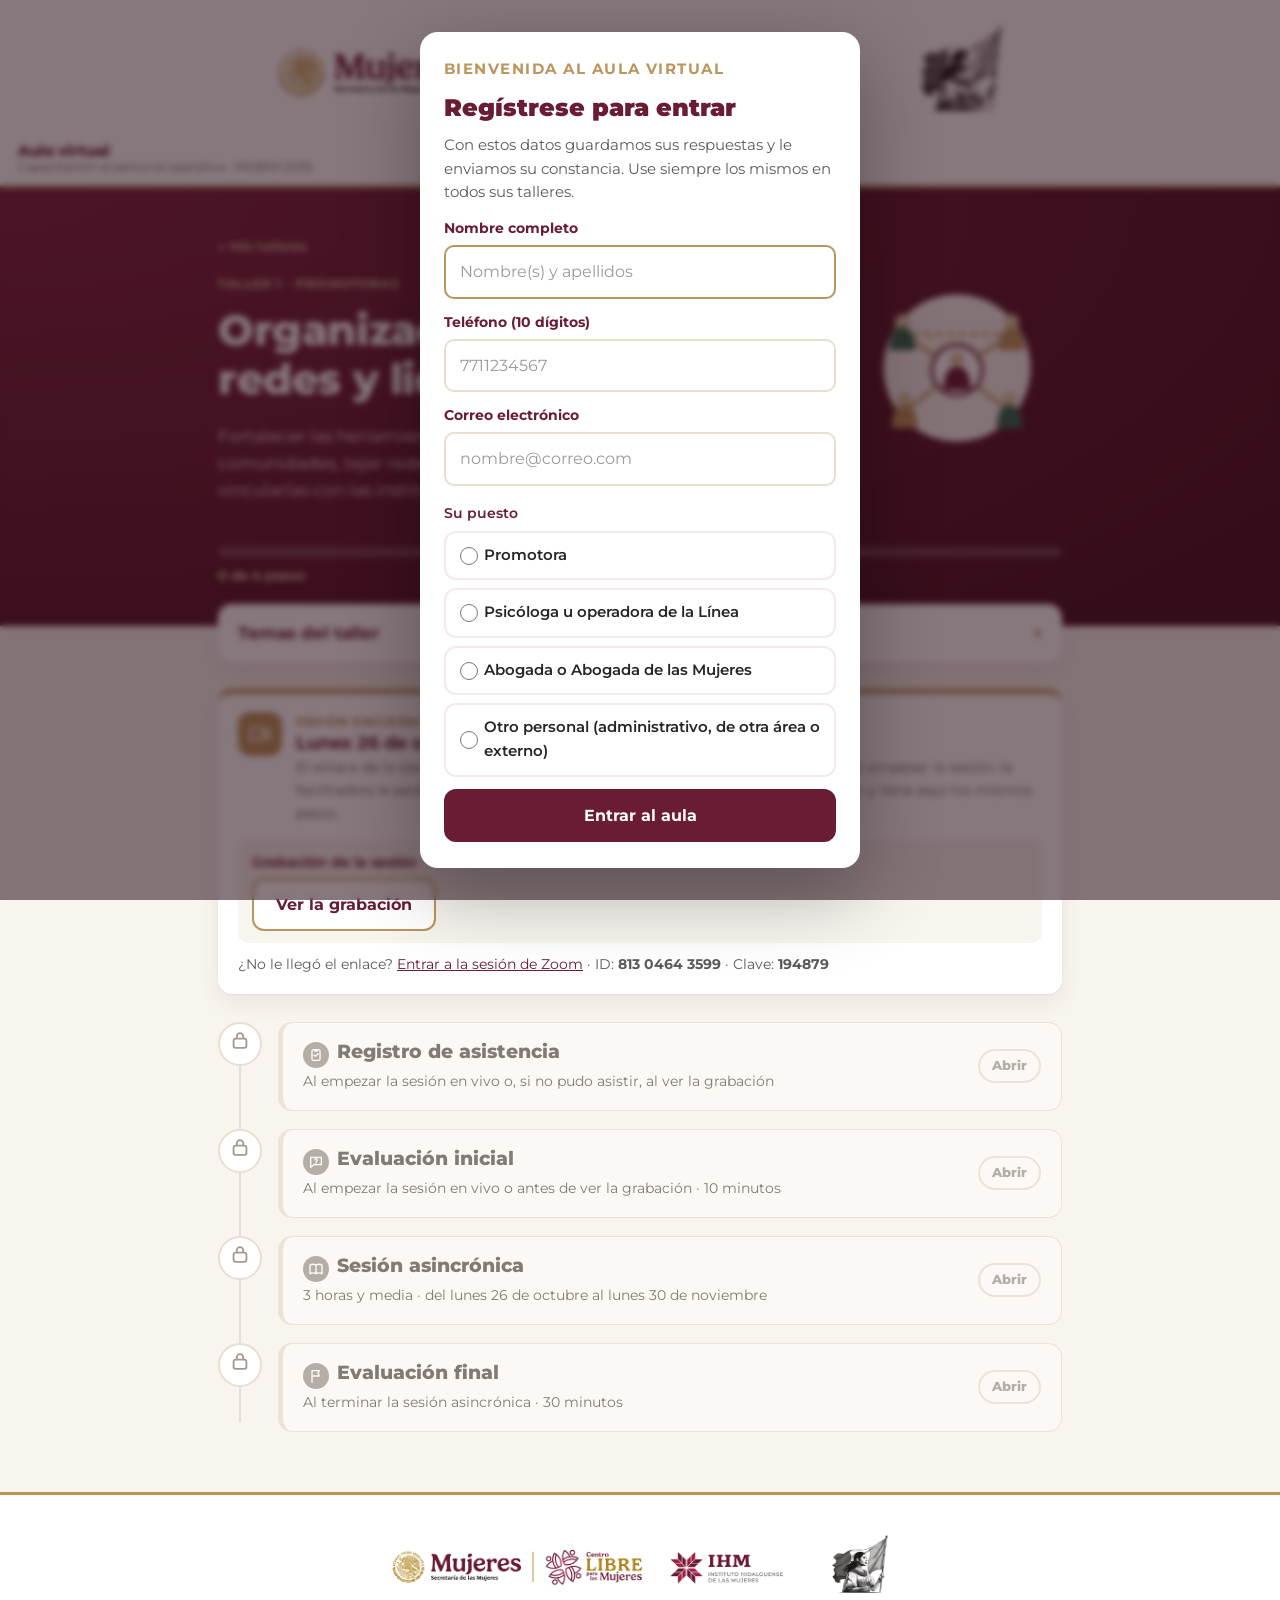
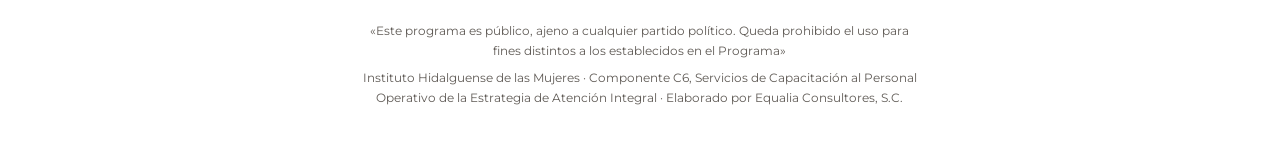
==== commit 721fc4ad: "Aula abierta hasta el lunes 30 de noviembre en todos los talleres" ====
--- a/taller-1.html
+++ b/taller-1.html
@@ -43,7 +43,7 @@
   <div class="paso-marca"><span class="paso-num">1</span><span class="paso-ok"><svg viewBox="0 0 24 24" aria-hidden="true"><path d="M5 12.5l4.2 4.2L19 7" fill="none" stroke="currentColor" stroke-width="2.6" stroke-linecap="round" stroke-linejoin="round"/></svg></span><span class="paso-candado"><svg viewBox="0 0 24 24" aria-hidden="true"><rect x="5" y="10.5" width="14" height="10" rx="2.2" fill="none" stroke="currentColor" stroke-width="2"/><path d="M8.5 10.5V8a3.5 3.5 0 017 0v2.5" fill="none" stroke="currentColor" stroke-width="2"/></svg></span></div>
   <div class="paso-cuerpo">
     <header class="paso-cab"><button type="button" class="paso-abrir" aria-expanded="false"><span class="paso-tit"><h2><span class="paso-ico"><svg class="ico-paso" viewBox="0 0 24 24" aria-hidden="true"><rect x="6" y="4" width="12" height="16" rx="2" fill="none" stroke="currentColor" stroke-width="2"/><path d="M9 4.5h6v2.5H9z" fill="currentColor"/><path d="M9 12l2 2 4-4" fill="none" stroke="currentColor" stroke-width="2" stroke-linecap="round" stroke-linejoin="round"/></svg></span>Registro de asistencia</h2><p class="paso-sub">Al empezar la sesión en vivo o, si no pudo asistir, al ver la grabación</p><p class="paso-estado" aria-live="polite"></p></span><span class="paso-flecha" aria-hidden="true"><span class="pf-abrir">Abrir</span><span class="pf-cerrar">Cerrar</span></span></button></header>
-    <div class="paso-bloqueo"><p>Se abre el <strong>lunes 26 de octubre</strong>, día de la sesión en vivo, y queda abierto hasta el <strong>jueves 12 de noviembre</strong>.</p></div>
+    <div class="paso-bloqueo"><p>Se abre el <strong>lunes 26 de octubre</strong>, día de la sesión en vivo, y queda abierto hasta el <strong>lunes 30 de noviembre</strong>.</p></div>
     <div class="paso-contenido"><p class="hacer"><b>Qué hacer:</b> llene o revise sus datos y pulse «Registrar mi asistencia».</p><div class="nativo" id="nf-registro"></div></div>
   </div>
 </li><li class="paso" id="inicial" data-paso="inicial" data-estado="bloqueado">
@@ -56,9 +56,9 @@
 </li><li class="paso" id="asincronica" data-paso="asincronica" data-estado="bloqueado">
   <div class="paso-marca"><span class="paso-num">3</span><span class="paso-ok"><svg viewBox="0 0 24 24" aria-hidden="true"><path d="M5 12.5l4.2 4.2L19 7" fill="none" stroke="currentColor" stroke-width="2.6" stroke-linecap="round" stroke-linejoin="round"/></svg></span><span class="paso-candado"><svg viewBox="0 0 24 24" aria-hidden="true"><rect x="5" y="10.5" width="14" height="10" rx="2.2" fill="none" stroke="currentColor" stroke-width="2"/><path d="M8.5 10.5V8a3.5 3.5 0 017 0v2.5" fill="none" stroke="currentColor" stroke-width="2"/></svg></span></div>
   <div class="paso-cuerpo">
-    <header class="paso-cab"><button type="button" class="paso-abrir" aria-expanded="false"><span class="paso-tit"><h2><span class="paso-ico"><svg class="ico-paso" viewBox="0 0 24 24" aria-hidden="true"><path d="M3 6c3-1.5 6-1.5 9 0v13c-3-1.5-6-1.5-9 0z M21 6c-3-1.5-6-1.5-9 0v13c3-1.5 6-1.5 9 0z" fill="none" stroke="currentColor" stroke-width="2" stroke-linejoin="round"/></svg></span>Sesión asincrónica</h2><p class="paso-sub">3 horas y media · del lunes 26 de octubre al jueves 12 de noviembre</p><p class="paso-estado" aria-live="polite"></p></span><span class="paso-flecha" aria-hidden="true"><span class="pf-abrir">Abrir</span><span class="pf-cerrar">Cerrar</span></span></button></header>
-    <div class="paso-bloqueo"><p>Se abre el <strong>lunes 26 de octubre</strong>, desde el inicio de la sesión en vivo, si registró su asistencia y contestó la evaluación inicial. Tiene hasta el <strong>jueves 12 de noviembre</strong>.</p></div>
-    <div class="paso-contenido"><p class="hacer"><b>Qué hacer:</b> haga las 3 partes en orden y entregue cada una con su botón. Tiene hasta el <strong>jueves 12 de noviembre</strong> a las 23:59 h.</p><p><a class="btn btn-sec" href="pdf/Cuaderno_Taller_1.pdf" target="_blank" rel="noopener">Ver o descargar todo en PDF</a></p><section class="tarjeta t-lectura"><header class="tarjeta-cab"><span class="tarjeta-num">1 de 3</span><span class="tarjeta-tipo">Lectura · 1 hora</span><h3>La promotora que teje comunidad: organización, redes y liderazgo</h3></header><p class="hacer"><b>Qué hacer:</b> pulse «Abrir la lectura» y léala, o escúchela.</p>
+    <header class="paso-cab"><button type="button" class="paso-abrir" aria-expanded="false"><span class="paso-tit"><h2><span class="paso-ico"><svg class="ico-paso" viewBox="0 0 24 24" aria-hidden="true"><path d="M3 6c3-1.5 6-1.5 9 0v13c-3-1.5-6-1.5-9 0z M21 6c-3-1.5-6-1.5-9 0v13c3-1.5 6-1.5 9 0z" fill="none" stroke="currentColor" stroke-width="2" stroke-linejoin="round"/></svg></span>Sesión asincrónica</h2><p class="paso-sub">3 horas y media · del lunes 26 de octubre al lunes 30 de noviembre</p><p class="paso-estado" aria-live="polite"></p></span><span class="paso-flecha" aria-hidden="true"><span class="pf-abrir">Abrir</span><span class="pf-cerrar">Cerrar</span></span></button></header>
+    <div class="paso-bloqueo"><p>Se abre el <strong>lunes 26 de octubre</strong>, desde el inicio de la sesión en vivo, si registró su asistencia y contestó la evaluación inicial. Tiene hasta el <strong>lunes 30 de noviembre</strong>.</p></div>
+    <div class="paso-contenido"><p class="hacer"><b>Qué hacer:</b> haga las 3 partes en orden y entregue cada una con su botón. Tiene hasta el <strong>lunes 30 de noviembre</strong> a las 23:59 h.</p><p><a class="btn btn-sec" href="pdf/Cuaderno_Taller_1.pdf" target="_blank" rel="noopener">Ver o descargar todo en PDF</a></p><section class="tarjeta t-lectura"><header class="tarjeta-cab"><span class="tarjeta-num">1 de 3</span><span class="tarjeta-tipo">Lectura · 1 hora</span><h3>La promotora que teje comunidad: organización, redes y liderazgo</h3></header><p class="hacer"><b>Qué hacer:</b> pulse «Abrir la lectura» y léala, o escúchela.</p>
 <details class="bloque"><summary>Abrir la lectura</summary><div class="texto" id="txt-lectura"><button type="button" class="escuchar" data-leer="#txt-lectura"><span class="esc-ico" aria-hidden="true">🔊</span><span class="esc-txt">Escuchar</span></button><h4>Ser promotora: tejer comunidad</h4>
 <p>La promotora es un puente. Une a las mujeres con su comunidad, con otras mujeres y con el Centro LIBRE. Su trabajo no consiste en resolver la vida de nadie. Consiste en informar, acompañar y ayudar a que las mujeres se organicen.</p>
 <p>Una promotora llega a donde están las mujeres: la escuela, el mercado, la asamblea, el centro de salud, la casa. Escucha antes de hablar. Respeta lo que cada mujer decide sobre su propia vida.</p>
@@ -180,7 +180,7 @@
   <p class="autoria">Instituto Hidalguense de las Mujeres · Componente C6, Servicios de Capacitación al Personal Operativo de la Estrategia de Atención Integral · Elaborado por Equalia Consultores, S.C.</p>
 </footer>
 <script src="config.js"></script>
-<script>window.TALLER = {"taller": "1", "titulo": "Organización comunitaria, redes y liderazgo", "registro_abre": "2026-10-26T06:00:00Z", "registro_cierra": "2026-11-13T05:59:00Z", "zoom_abre": "2026-10-26T15:45:00Z", "zoom_inicio": "2026-10-26T16:00:00Z", "zoom_fin": "2026-10-26T20:00:00Z", "asinc_abre": "2026-10-26T16:00:00Z", "asinc_cierra": "2026-11-13T05:59:00Z", "plantilla": "Comunidad:\n\nGrupos, personas e instituciones que pueden apoyar a las mujeres (¿ya colaboran o podrían colaborar?):\n1.\n2.\n3.\n4.\n\nEl apoyo más débil o aislado, y por qué:\n\nDos acciones para el próximo mes:\n1.\n2."};</script>
+<script>window.TALLER = {"taller": "1", "titulo": "Organización comunitaria, redes y liderazgo", "registro_abre": "2026-10-26T06:00:00Z", "registro_cierra": "2026-12-01T05:59:00Z", "zoom_abre": "2026-10-26T15:45:00Z", "zoom_inicio": "2026-10-26T16:00:00Z", "zoom_fin": "2026-10-26T20:00:00Z", "asinc_abre": "2026-10-26T16:00:00Z", "asinc_cierra": "2026-12-01T05:59:00Z", "plantilla": "Comunidad:\n\nGrupos, personas e instituciones que pueden apoyar a las mujeres (¿ya colaboran o podrían colaborar?):\n1.\n2.\n3.\n4.\n\nEl apoyo más débil o aislado, y por qué:\n\nDos acciones para el próximo mes:\n1.\n2."};</script>
 <script src="aula.js"></script>
 </body>
 </html>
